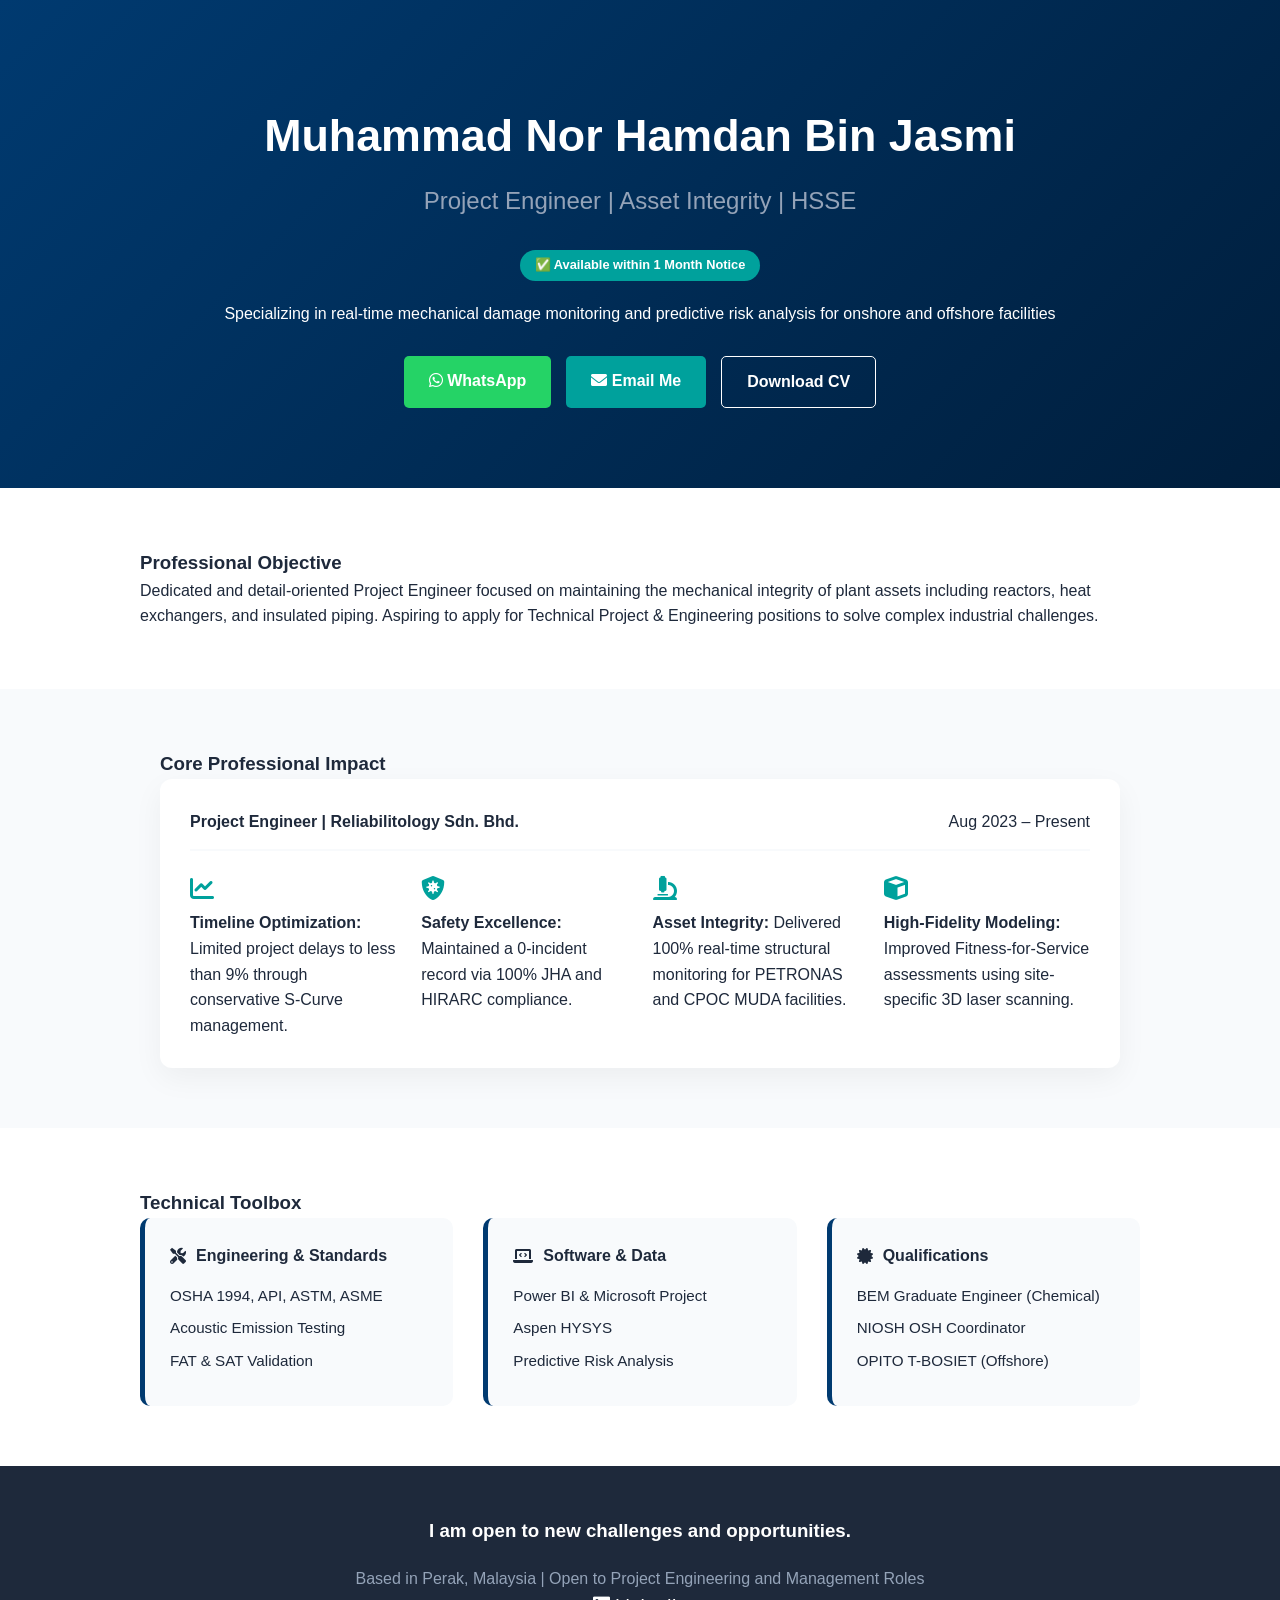
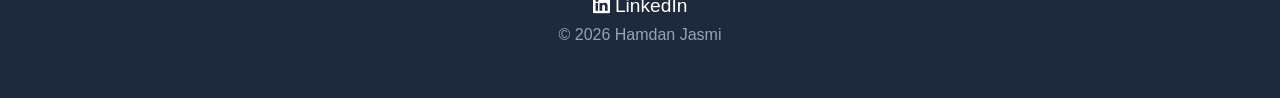
==== index.html @ b0645852 "Add files via upload" ====
<!DOCTYPE html>
<html lang="en">
<head>
    <meta charset="UTF-8">
    <meta name="viewport" content="width=device-width, initial-scale=1.0">
    <title>Hamdan Jasmi | Project Engineer Portfolio</title>
    <link rel="stylesheet" href="style.css">
    <link rel="stylesheet" href="https://cdnjs.cloudflare.com/ajax/libs/font-awesome/6.0.0/css/all.min.css">
</head>
<body>

    <header class="hero">
        <div class="container">
            <h1>Muhammad Nor Hamdan Bin Jasmi</h1>
            <h2>Project Engineer | Asset Integrity | HSSE </h2>
            <div class="availability-badge">✅ Available within 1 Month Notice</div>
            <p>Specializing in real-time mechanical damage monitoring and predictive risk analysis for onshore and offshore facilities</p>
            <div style="height: 30px;"></div>
            <div class="cta-buttons">
                <a href="https://wa.me/60197793775" target="_blank" class="btn btn-whatsapp"><i class="fab fa-whatsapp"></i> WhatsApp</a>
                <a href="mailto:hamdanjasmi@gmail.com" class="btn btn-primary"><i class="fas fa-envelope"></i> Email Me</a>
                <a href="Resume_Hamdan_Jasmi.pdf" download class="btn btn-secondary">Download CV</a>
            </div>
        </div>
    </header>

    <section class="container section-padding">
        <div class="objective-box">
            <h3>Professional Objective</h3>
            <p>Dedicated and detail-oriented Project Engineer focused on maintaining the mechanical integrity of plant assets including reactors, heat exchangers, and insulated piping. Aspiring to apply for Technical Project & Engineering positions to solve complex industrial challenges.</p>
        </div>
    </section>

    <section class="bg-light section-padding">
        <div class="container">
            <h3 class="section-title">Core Professional Impact</h3>
            <div class="experience-card">
                <div class="card-header">
                    <h4>Project Engineer | Reliabilitology Sdn. Bhd.</h4>
                    <span>Aug 2023 – Present</span>
                </div>
                <div class="impact-grid">
                    <div class="impact-item">
                        <i class="fas fa-chart-line"></i>
                        <p><strong>Timeline Optimization:</strong> Limited project delays to less than 9% through conservative S-Curve management.</p>
                    </div>
                    <div class="impact-item">
                        <i class="fas fa-shield-virus"></i>
                        <p><strong>Safety Excellence:</strong> Maintained a 0-incident record via 100% JHA and HIRARC compliance.</p>
                    </div>
                    <div class="impact-item">
                        <i class="fas fa-microscope"></i>
                        <p><strong>Asset Integrity:</strong> Delivered 100% real-time structural monitoring for PETRONAS and CPOC MUDA facilities.</p>
                    </div>
                    <div class="impact-item">
                        <i class="fas fa-cube"></i>
                        <p><strong>High-Fidelity Modeling:</strong> Improved Fitness-for-Service assessments using site-specific 3D laser scanning.</p>
                    </div>
                </div>
            </div>
        </div>
    </section>

    <section class="container section-padding">
        <h3 class="section-title">Technical Toolbox</h3>
        <div class="skills-grid">
            <div class="skill-category">
                <h4><i class="fas fa-tools"></i> Engineering & Standards</h4>
                <ul>
                    <li>OSHA 1994, API, ASTM, ASME</li>
                    <li>Acoustic Emission Testing</li>
                    <li>FAT & SAT Validation</li>
                </ul>
            </div>
            <div class="skill-category">
                <h4><i class="fas fa-laptop-code"></i> Software & Data</h4>
                <ul>
                    <li>Power BI & Microsoft Project</li>
                    <li>Aspen HYSYS</li>
                    <li>Predictive Risk Analysis</li>
                </ul>
            </div>
            <div class="skill-category">
                <h4><i class="fas fa-certificate"></i> Qualifications</h4>
                <ul>
                    <li>BEM Graduate Engineer (Chemical)</li>
                    <li>NIOSH OSH Coordinator</li>
                    <li>OPITO T-BOSIET (Offshore)</li>
                </ul>
            </div>
        </div>
    </section>

    <footer id="contact">
        <div class="container center-text">
            <h3>I am open to new challenges and opportunities.</h3>
            <p>Based in Perak, Malaysia | Open to Project Engineering and Management Roles</p>
            <div class="social-links">
                <a href="https://www.linkedin.com/in/hamdanjasmi/" target="_blank"><i class="fab fa-linkedin"></i> LinkedIn</a>
            </div>
            <p class="copyright">&copy; 2026 Hamdan Jasmi</p>
        </div>
    </footer>

</body>
</html>
---- style.css ----
:root {
    --primary: #003a70; /* Deep Engineering Blue */
    --accent: #00a19c;  /* PETRONAS-style Teal */
    --light: #f8fafc;
    --dark: #1e293b;
    --white: #ffffff;
}

* {
    margin: 0;
    padding: 0;
    box-sizing: border-box;
    font-family: 'Inter', -apple-system, sans-serif;
}

body {
    background-color: var(--white);
    color: var(--dark);
    line-height: 1.6;
}

.container {
    max-width: 1000px;
    margin: 0 auto;
    padding: 0 20px;
}

.section-padding { padding: 60px 0; }
.bg-light { background-color: var(--light); }
.center-text { text-align: center; }

/* Hero Section */
.hero {
    background: linear-gradient(135deg, var(--primary) 0%, #001e3c 100%);
    color: var(--white);
    padding: 100px 0 80px;
    text-align: center;
}

.availability-badge {
    display: inline-block;
    background: var(--accent);
    padding: 5px 15px;
    border-radius: 20px;
    font-size: 0.8rem;
    font-weight: bold;
    margin-bottom: 20px;
}

.hero h1 { font-size: 2.8rem; margin-bottom: 10px; }
.hero h2 { color: #94a3b8; font-weight: 400; margin-bottom: 30px; }

/* Buttons */
.cta-buttons { display: flex; justify-content: center; gap: 15px; flex-wrap: wrap; }
.btn {
    padding: 12px 25px;
    border-radius: 5px;
    text-decoration: none;
    font-weight: 600;
    transition: 0.3s;
}
.btn-primary { background: var(--accent); color: white; }
.btn-secondary { border: 1px solid white; color: white; }
.btn-whatsapp { background: #25d366; color: white; }
.btn:hover { opacity: 0.9; transform: translateY(-2px); }

/* Impact Cards */
.experience-card {
    background: var(--white);
    padding: 30px;
    border-radius: 12px;
    box-shadow: 0 10px 30px rgba(0,0,0,0.05);
}

.card-header {
    display: flex;
    justify-content: space-between;
    border-bottom: 2px solid var(--light);
    padding-bottom: 15px;
    margin-bottom: 25px;
}

.impact-grid {
    display: grid;
    grid-template-columns: repeat(auto-fit, minmax(200px, 1fr));
    gap: 25px;
}

.impact-item i {
    color: var(--accent);
    font-size: 1.5rem;
    margin-bottom: 10px;
}

/* Skills */
.skills-grid {
    display: grid;
    grid-template-columns: repeat(auto-fit, minmax(280px, 1fr));
    gap: 30px;
}

.skill-category {
    background: var(--light);
    padding: 25px;
    border-radius: 10px;
    border-left: 5px solid var(--primary);
}

.skill-category h4 { margin-bottom: 15px; display: flex; align-items: center; gap: 10px; }
.skill-category ul { list-style: none; }
.skill-category li { margin-bottom: 8px; font-size: 0.95rem; }

/* Footer */
footer {
    background: var(--dark);
    color: #94a3b8;
    padding: 50px 0;
}

footer h3 { color: var(--white); margin-bottom: 20px; }
.social-links a { color: var(--white); text-decoration: none; font-size: 1.2rem; }
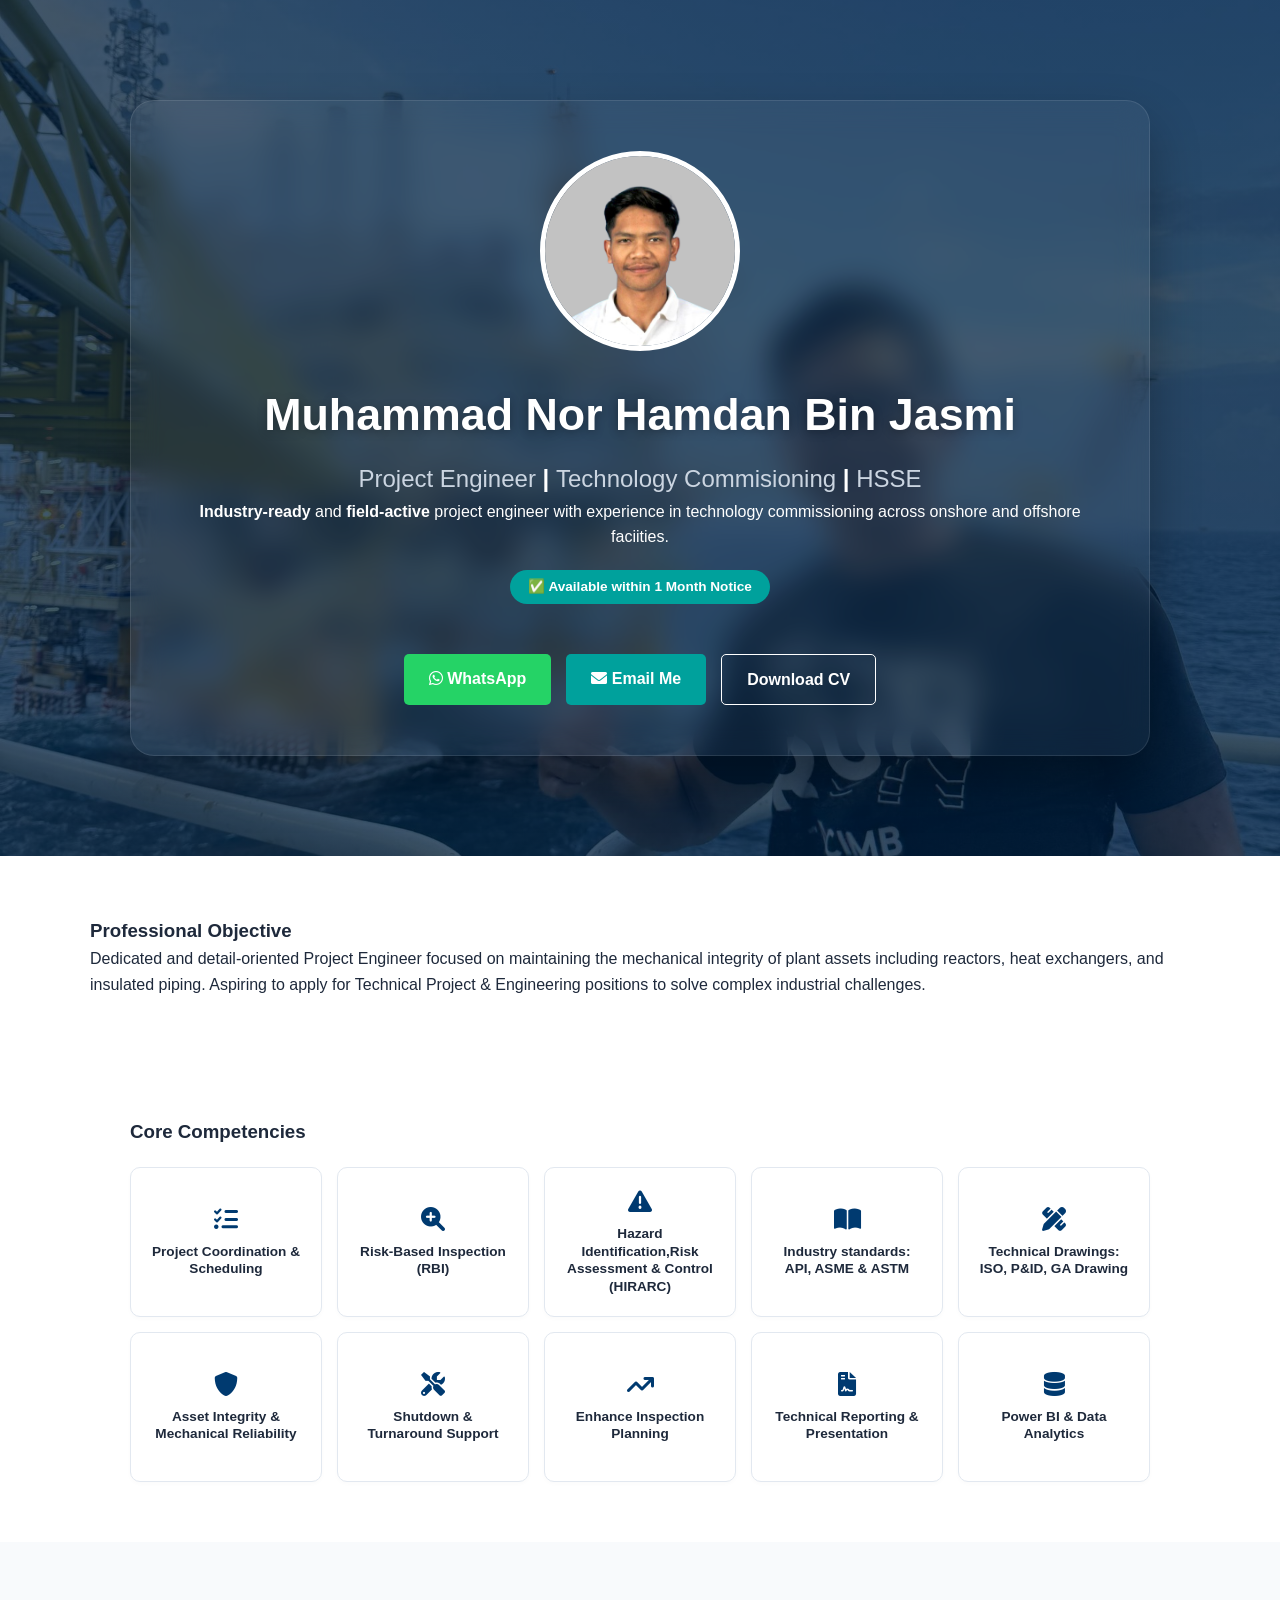
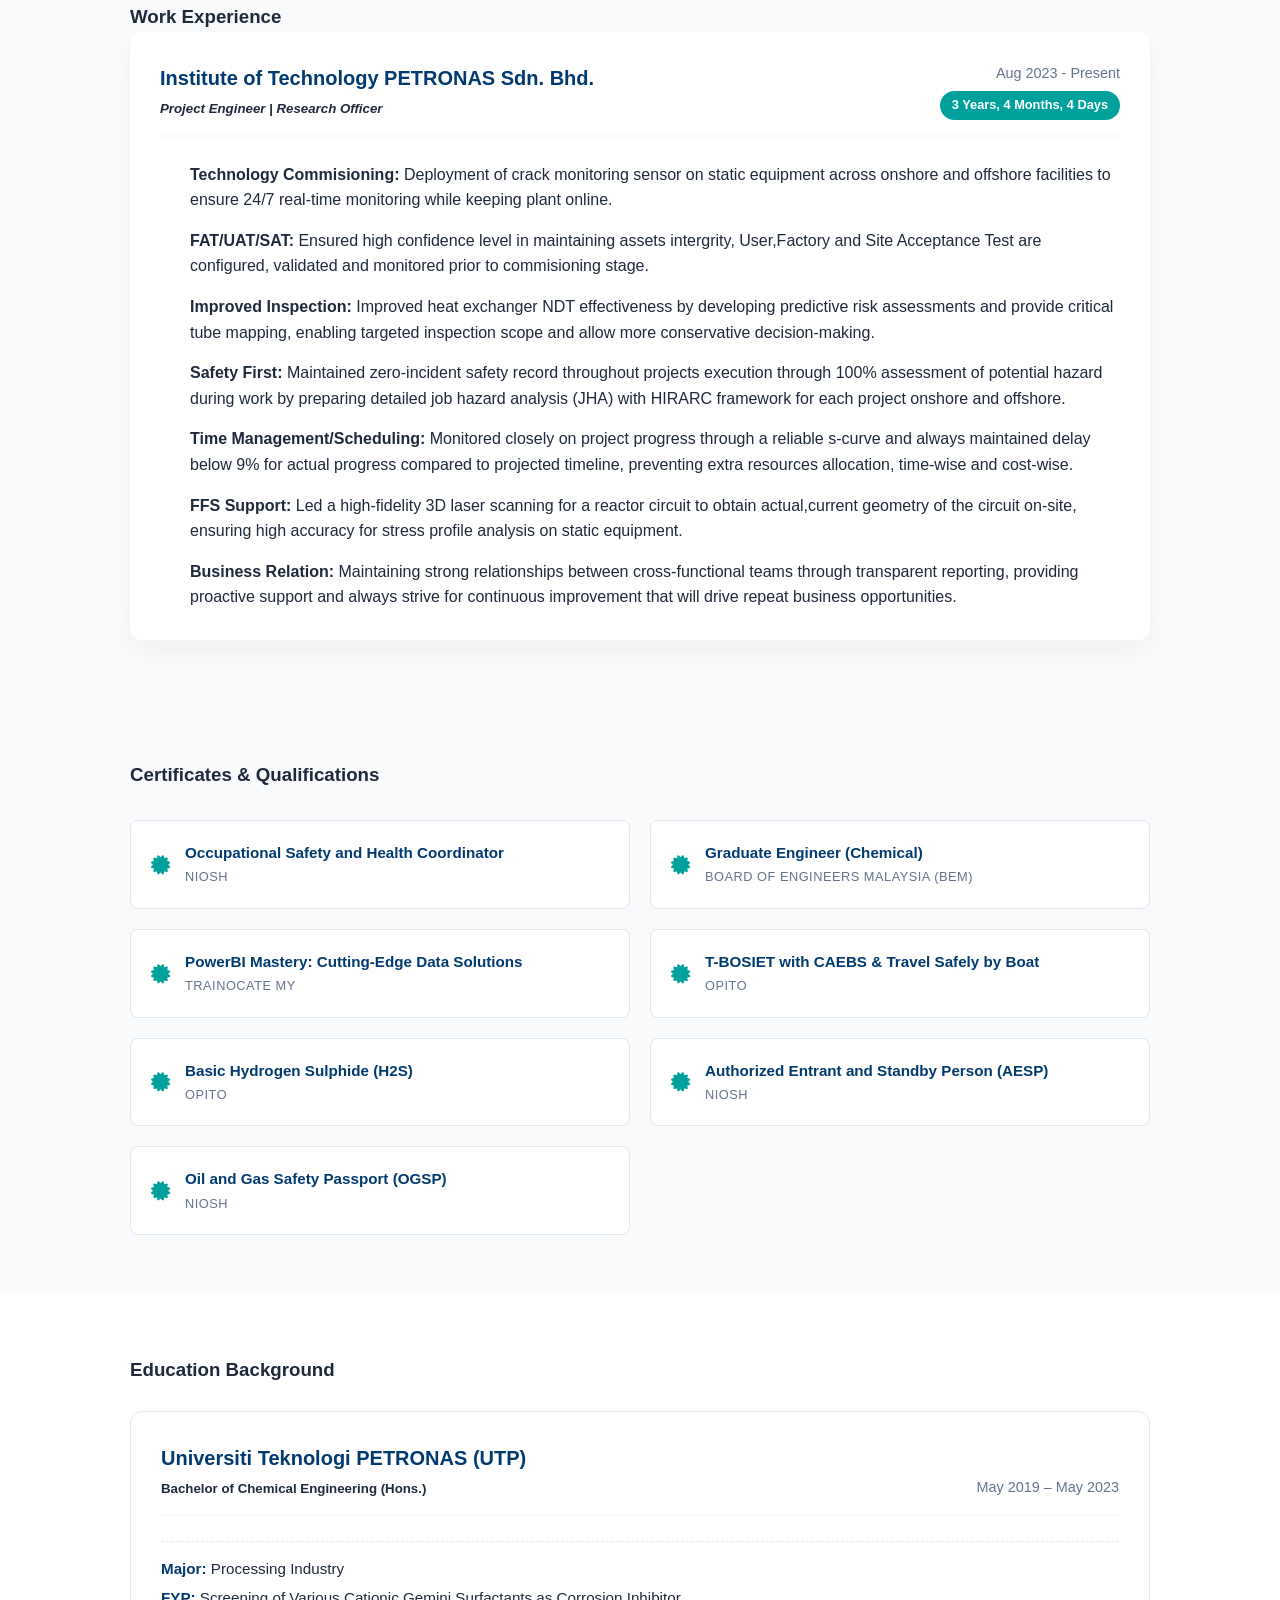
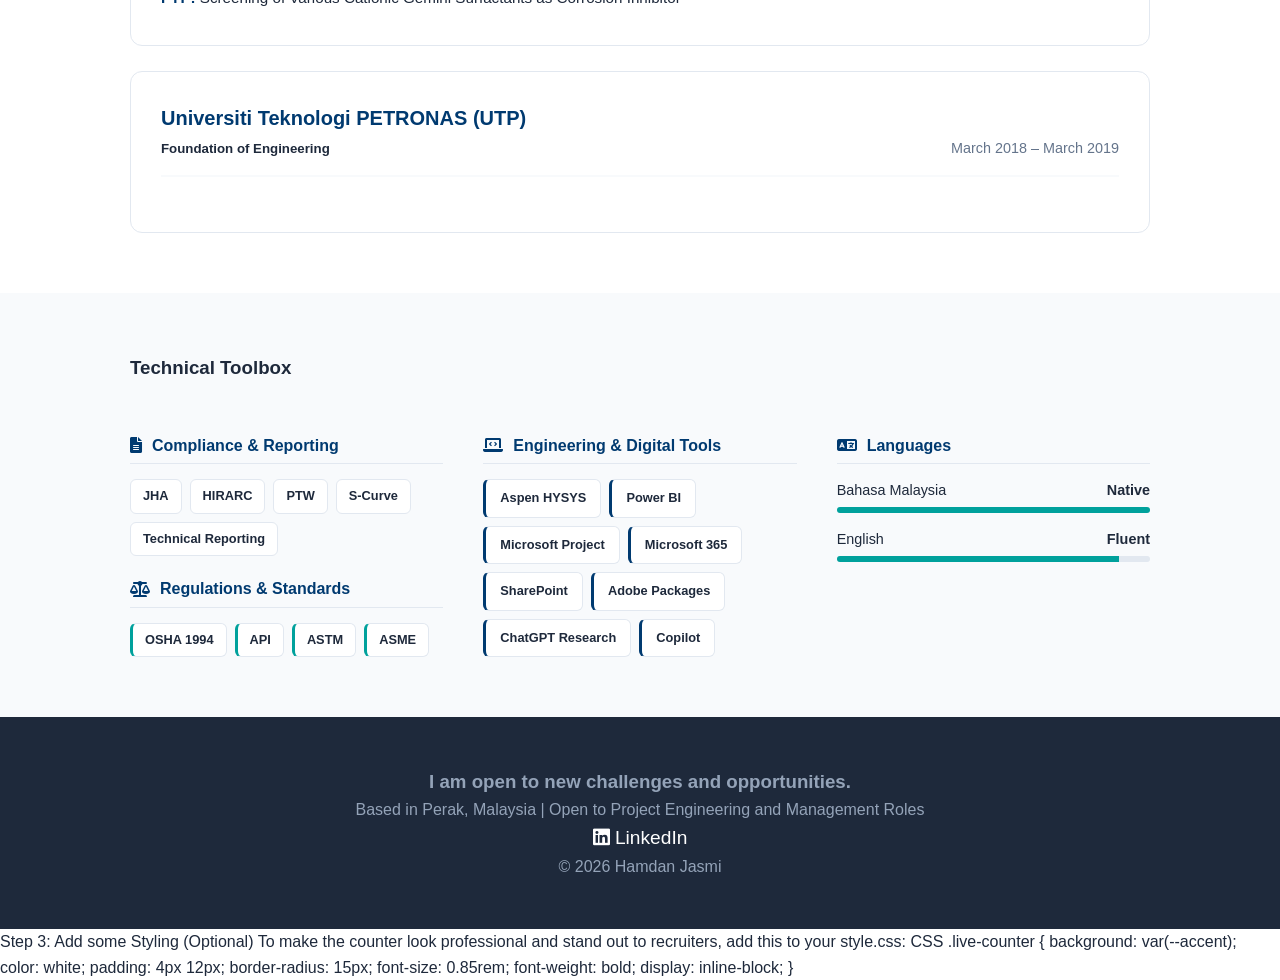
==== commit c13996d5: "Add files via upload" ====
--- a/index.html
+++ b/index.html
@@ -3,24 +3,37 @@
 <head>
     <meta charset="UTF-8">
     <meta name="viewport" content="width=device-width, initial-scale=1.0">
-    <title>Hamdan Jasmi | Project Engineer Portfolio</title>
+    <title>Hamdan Jasmi | Portfolio</title>
     <link rel="stylesheet" href="style.css">
     <link rel="stylesheet" href="https://cdnjs.cloudflare.com/ajax/libs/font-awesome/6.0.0/css/all.min.css">
+    <link rel="icon" href="favicon.ico">
 </head>
+
 <body>
 
     <header class="hero">
         <div class="container">
+            <div class="hero-content-box">
+            <div class="hero-image">
+                <img src="my-photo.png" alt="Muhammad Nor Hamdan bin Jasmi">
+            </div>
             <h1>Muhammad Nor Hamdan Bin Jasmi</h1>
-            <h2>Project Engineer | Asset Integrity | HSSE </h2>
-            <div class="availability-badge">✅ Available within 1 Month Notice</div>
-            <p>Specializing in real-time mechanical damage monitoring and predictive risk analysis for onshore and offshore facilities</p>
+            <h2>
+                <span class="job-title">Project Engineer</span> | 
+                <span class="job-title">Technology Commisioning</span> | 
+                <span class="job-title">HSSE</span>
+            </h2>
+            <p><b>Industry-ready</b> and <b>field-active</b> project engineer with experience in technology commissioning across onshore and offshore faciities.</p>
+            <div class="availability-badge">✅ Available within 1 Month Notice
+                <span id="hover-date" class="tooltip-text"></span>
+            </div>
             <div style="height: 30px;"></div>
             <div class="cta-buttons">
                 <a href="https://wa.me/60197793775" target="_blank" class="btn btn-whatsapp"><i class="fab fa-whatsapp"></i> WhatsApp</a>
                 <a href="mailto:hamdanjasmi@gmail.com" class="btn btn-primary"><i class="fas fa-envelope"></i> Email Me</a>
                 <a href="Resume_Hamdan_Jasmi.pdf" download class="btn btn-secondary">Download CV</a>
             </div>
+            </div>
         </div>
     </header>
 
@@ -30,77 +43,328 @@
             <p>Dedicated and detail-oriented Project Engineer focused on maintaining the mechanical integrity of plant assets including reactors, heat exchangers, and insulated piping. Aspiring to apply for Technical Project & Engineering positions to solve complex industrial challenges.</p>
         </div>
     </section>
+<section class="section-padding">
+    <div class="container">
+<h3 class="section-title">Core Competencies</h3>
+    <div class="competencies-grid">
+        <div class="comp-box">
+            <i class="fas fa-tasks"></i>
+            <span>Project Coordination & Scheduling</span>
+        </div>
+        <div class="comp-box">
+            <i class="fas fa-search-plus"></i>
+            <span>Risk-Based Inspection (RBI)</span>
+        </div>
+        <div class="comp-box">
+            <i class="fas fa-triangle-exclamation"></i>
+            <span>Hazard Identification,Risk Assessment & Control (HIRARC)</span>
+        </div>
+        <div class="comp-box">
+            <i class="fas fa-book-open"></i>
+            <span>Industry standards:
+                API, ASME & ASTM</span>
+        </div>
+        <div class="comp-box">
+            <i class="fas fa-pen-ruler"></i>
+            <span>Technical Drawings:
+                ISO, P&ID, GA Drawing
+            </span>
+        </div>
+        <div class="comp-box">
+            <i class="fas fa-shield-alt"></i>
+            <span>Asset Integrity & Mechanical Reliability</span>
+        </div>
+        <div class="comp-box">
+            <i class="fas fa-tools"></i>
+            <span>Shutdown & Turnaround Support</span>
+        </div>
+        <div class="comp-box">
+            <i class="fas fa-arrow-trend-up"></i>
+            <span>Enhance Inspection Planning</span>
+        </div>
+        <div class="comp-box">
+            <i class="fas fa-file-contract"></i>
+            <span>Technical Reporting & Presentation</span>
+        </div>
+        <div class="comp-box">
+            <i class="fas fa-database"></i>
+            <span>Power BI & Data Analytics</span>
+        </div>
+    </div>
+</div>
+</section>
 
     <section class="bg-light section-padding">
         <div class="container">
-            <h3 class="section-title">Core Professional Impact</h3>
+            <h3 class="section-title">Work Experience</h3>
             <div class="experience-card">
                 <div class="card-header">
-                    <h4>Project Engineer | Reliabilitology Sdn. Bhd.</h4>
-                    <span>Aug 2023 – Present</span>
-                </div>
+                    <div class="header-titles">
+                        <h4 class="company-name">Institute of Technology PETRONAS Sdn. Bhd.</h4>
+                        <h5 class="job-position"><i>Project Engineer | Research Officer</i></h5>
+                    </div>
+                    
+                    <div class="header-meta">
+                        <span class="date">Aug 2023 - Present</span>
+                        <span id="experience-duration" class="live-counter">Calculating duration...</span>
+                    </div>
+                </div>
+
                 <div class="impact-grid">
                     <div class="impact-item">
-                        <i class="fas fa-chart-line"></i>
-                        <p><strong>Timeline Optimization:</strong> Limited project delays to less than 9% through conservative S-Curve management.</p>
-                    </div>
-                    <div class="impact-item">
-                        <i class="fas fa-shield-virus"></i>
-                        <p><strong>Safety Excellence:</strong> Maintained a 0-incident record via 100% JHA and HIRARC compliance.</p>
-                    </div>
-                    <div class="impact-item">
-                        <i class="fas fa-microscope"></i>
-                        <p><strong>Asset Integrity:</strong> Delivered 100% real-time structural monitoring for PETRONAS and CPOC MUDA facilities.</p>
-                    </div>
-                    <div class="impact-item">
-                        <i class="fas fa-cube"></i>
-                        <p><strong>High-Fidelity Modeling:</strong> Improved Fitness-for-Service assessments using site-specific 3D laser scanning.</p>
+                        <i class="fas fa-circle-small"></i>
+                        <p><strong>Technology Commisioning:</strong> Deployment of crack monitoring sensor on static equipment across onshore and offshore facilities to ensure 24/7 real-time monitoring while keeping plant online.</p>
+                    </div>
+                    
+                    <div class="impact-item">
+                        <i class="fas fa-circle-small"></i>
+                        <p><strong>FAT/UAT/SAT:</strong> Ensured high confidence level in maintaining assets intergrity, User,Factory and Site Acceptance Test are configured, validated and monitored prior to commisioning stage.</p>
+                    </div>
+
+                    <div class="impact-item">
+                        <i class="fas fa-circle-small"></i>
+                        <p><strong>Improved Inspection:</strong> Improved heat exchanger NDT effectiveness by developing predictive risk assessments and provide critical tube mapping, enabling targeted inspection scope and allow more conservative decision-making.</p>
+                    </div>
+
+                    <div class="impact-item">
+                        <i class="fas fa-circle-small"></i>
+                        <p><strong>Safety First:</strong> Maintained zero-incident safety record throughout projects execution through 100% assessment of potential hazard during work by preparing detailed job hazard analysis (JHA) with HIRARC framework for each project onshore and offshore.</p>
+                    </div>
+                    
+                    <div class="impact-item">
+                        <i class="fas fa-circle-small"></i>
+                        <p><strong>Time Management/Scheduling:</strong> Monitored closely on project progress through a reliable s-curve and always maintained delay below 9% for actual progress compared to projected timeline, preventing extra resources allocation, time-wise and cost-wise.</p>
+                    </div>
+
+                    <div class="impact-item">
+                        <i class="fas fa-circle-small"></i>
+                        <p><strong>FFS Support:</strong> Led a high-fidelity 3D laser scanning for a reactor circuit to obtain actual,current geometry of the circuit on-site, ensuring high accuracy for stress profile analysis on static equipment.</p>
+                    </div>
+
+                    <div class="impact-item">
+                        <i class="fas fa-circle-small"></i>
+                        <p><strong>Business Relation:</strong> Maintaining strong relationships between cross-functional teams through transparent reporting, providing proactive support and always strive for continuous improvement that will drive repeat business opportunities.</p>
                     </div>
                 </div>
             </div>
         </div>
     </section>
 
-    <section class="container section-padding">
+    <section class="section-padding bg-light">
+    <div class="container">
+        <h3 class="section-title">Certificates & Qualifications</h3>
+        <div class="cert-grid">
+            <div class="cert-item">
+                <i class="fas fa-certificate"></i>
+                <div class="cert-info">
+                    <p class="cert-name">Occupational Safety and Health Coordinator</p>
+                    <p class="cert-issuer">NIOSH</p>
+                </div>
+            </div>
+            <div class="cert-item">
+                <i class="fas fa-certificate"></i>
+                <div class="cert-info">
+                    <p class="cert-name">Graduate Engineer (Chemical)</p>
+                    <p class="cert-issuer">Board of Engineers Malaysia (BEM)</p>
+                </div>
+            </div>
+            <div class="cert-item">
+                <i class="fas fa-certificate"></i>
+                <div class="cert-info">
+                    <p class="cert-name">PowerBI Mastery: Cutting-Edge Data Solutions</p>
+                    <p class="cert-issuer">Trainocate MY</p>
+                </div>
+            </div>
+            <div class="cert-item">
+                <i class="fas fa-certificate"></i>
+                <div class="cert-info">
+                    <p class="cert-name">T-BOSIET with CAEBS & Travel Safely by Boat</p>
+                    <p class="cert-issuer">OPITO</p>
+                </div>
+            </div>
+            <div class="cert-item">
+                <i class="fas fa-certificate"></i>
+                <div class="cert-info">
+                    <p class="cert-name">Basic Hydrogen Sulphide (H2S)</p>
+                    <p class="cert-issuer">OPITO</p>
+                </div>
+            </div>
+            <div class="cert-item">
+                <i class="fas fa-certificate"></i>
+                <div class="cert-info">
+                    <p class="cert-name">Authorized Entrant and Standby Person (AESP)</p>
+                    <p class="cert-issuer">NIOSH</p>
+                </div>
+            </div>
+            <div class="cert-item">
+                <i class="fas fa-certificate"></i>
+                <div class="cert-info">
+                    <p class="cert-name">Oil and Gas Safety Passport (OGSP)</p>
+                    <p class="cert-issuer">NIOSH</p>
+                </div>
+            </div>
+        </div>
+    </div>
+    </section>
+    
+    <section class="section-padding">
+    <div class="container">
+        <h3 class="section-title">Education Background</h3>
+        <br>
+        <div class="education-container">
+            
+            <div class="education-card">
+                <div class="card-header">
+                    <div class="header-titles">
+                        <h4 class="company-name">Universiti Teknologi PETRONAS (UTP)</h4>
+                        <h5 class="job-position">Bachelor of Chemical Engineering (Hons.)</h5>
+                    </div>
+                    <div class="header-meta">
+                        <span class="date">May 2019 – May 2023</span>
+                    </div>
+                </div>
+                <div class="edu-details">
+                    <p><strong>Major:</strong> Processing Industry</p>
+                    <p><strong>FYP:</strong> Screening of Various Cationic Gemini Surfactants as Corrosion Inhibitor</p>
+                </div>
+            </div>
+
+            <div class="education-card">
+                <div class="card-header">
+                    <div class="header-titles">
+                        <h4 class="company-name">Universiti Teknologi PETRONAS (UTP)</h4>
+                        <h5 class="job-position">Foundation of Engineering</h5>
+                    </div>
+                    <div class="header-meta">
+                        <span class="date">March 2018 – March 2019</span>
+                    </div>
+                </div>
+            </div>
+
+        </div>
+    </div>
+    </section>
+
+   <section class="section-padding bg-light">
+    <div class="container">
         <h3 class="section-title">Technical Toolbox</h3>
-        <div class="skills-grid">
-            <div class="skill-category">
-                <h4><i class="fas fa-tools"></i> Engineering & Standards</h4>
-                <ul>
-                    <li>OSHA 1994, API, ASTM, ASME</li>
-                    <li>Acoustic Emission Testing</li>
-                    <li>FAT & SAT Validation</li>
-                </ul>
-            </div>
-            <div class="skill-category">
-                <h4><i class="fas fa-laptop-code"></i> Software & Data</h4>
-                <ul>
-                    <li>Power BI & Microsoft Project</li>
-                    <li>Aspen HYSYS</li>
-                    <li>Predictive Risk Analysis</li>
-                </ul>
-            </div>
-            <div class="skill-category">
-                <h4><i class="fas fa-certificate"></i> Qualifications</h4>
-                <ul>
-                    <li>BEM Graduate Engineer (Chemical)</li>
-                    <li>NIOSH OSH Coordinator</li>
-                    <li>OPITO T-BOSIET (Offshore)</li>
-                </ul>
-            </div>
-        </div>
-    </section>
-
+        <div class="toolbox-grid">
+            
+            <div class="toolbox-column">
+                <h4 class="toolbox-sub-title"><i class="fas fa-file-alt"></i> Compliance & Reporting</h4>
+                <div class="skill-tags">
+                    <span>JHA</span> <span>HIRARC</span> <span>PTW</span> 
+                    <span>S-Curve</span> <span>Technical Reporting</span>
+                </div>
+                <h4 class="toolbox-sub-title"><i class="fas fa-balance-scale"></i> Regulations & Standards</h4>
+                <div class="skill-tags">
+                    <span class="standard-tag">OSHA 1994</span> 
+                    <span class="standard-tag">API</span> 
+                    <span class="standard-tag">ASTM</span> 
+                    <span class="standard-tag">ASME</span>
+                </div>
+            </div>
+
+            <div class="toolbox-column">
+                <h4 class="toolbox-sub-title"><i class="fas fa-laptop-code"></i> Engineering & Digital Tools</h4>
+                <div class="skill-tags">
+                    <span class="software-tag">Aspen HYSYS</span>
+                    <span class="software-tag">Power BI</span>
+                    <span class="software-tag">Microsoft Project</span>
+                    <span class="software-tag">Microsoft 365</span>
+                    <span class="software-tag">SharePoint</span>
+                    <span class="software-tag">Adobe Packages</span>
+                    <span class="software-tag">ChatGPT Research</span>
+                    <span class="software-tag">Copilot</span>
+                </div>
+            </div>
+
+            <div class="toolbox-column">
+                <h4 class="toolbox-sub-title"><i class="fas fa-language"></i> Languages</h4>
+                <div class="language-section">
+                    <div class="lang-item">
+                        <div class="lang-info"><span>Bahasa Malaysia</span> <strong>Native</strong></div>
+                        <div class="lang-bar"><div class="lang-fill" style="width: 100%;"></div></div>
+                    </div>
+                    <div class="lang-item">
+                        <div class="lang-info"><span>English</span> <strong>Fluent</strong></div>
+                        <div class="lang-bar"><div class="lang-fill" style="width: 90%;"></div></div>
+                    </div>
+                </div>
+            </div>
+
+        </div>
+    </div>
+</section>
     <footer id="contact">
         <div class="container center-text">
             <h3>I am open to new challenges and opportunities.</h3>
             <p>Based in Perak, Malaysia | Open to Project Engineering and Management Roles</p>
-            <div class="social-links">
+            <div class="linkedin">
                 <a href="https://www.linkedin.com/in/hamdanjasmi/" target="_blank"><i class="fab fa-linkedin"></i> LinkedIn</a>
             </div>
             <p class="copyright">&copy; 2026 Hamdan Jasmi</p>
         </div>
     </footer>
 
+
+
+
+<script>
+    function updateExperience() {
+        const startDate = new Date('2023-08-01'); // Your start date 
+        const now = new Date();
+        
+        let years = now.getFullYear() - startDate.getFullYear();
+        let months = now.getMonth() - startDate.getMonth();
+        let days = now.getDate() - startDate.getDate();
+
+        // Adjust for negative days
+        if (days < 0) {
+            months -= 1;
+            const previousMonth = new Date(now.getFullYear(), now.getMonth(), 0);
+            days += previousMonth.getDate();
+        }
+
+        // Adjust for negative months
+        if (months < 0) {
+            years -= 1;
+            months += 12;
+        }
+
+        const display = document.getElementById('experience-duration');
+        display.innerHTML = `${years} Years, ${months} Months, ${days} Days`;
+    }
+
+    // Run the function immediately when the page loads
+    updateExperience();
+
+// Calculate date 1 month from now
+const today = new Date();
+const availabilityDate = new Date();
+availabilityDate.setMonth(today.getMonth() + 1);
+
+// Format the date (e.g., "May 14, 2026")
+const options = { year: 'numeric', month: 'long', day: 'numeric' };
+const formattedDate = availabilityDate.toLocaleDateString(undefined, options);
+
+// Inject into the HTML
+document.getElementById('hover-date').innerText = `Earliest start: ${formattedDate}`;
+
+
+</script>
+Step 3: Add some Styling (Optional)
+To make the counter look professional and stand out to recruiters, add this to your style.css:
+
+CSS
+.live-counter {
+    background: var(--accent);
+    color: white;
+    padding: 4px 12px;
+    border-radius: 15px;
+    font-size: 0.85rem;
+    font-weight: bold;
+    display: inline-block;
+}
 </body>
 </html>
--- a/style.css
+++ b/style.css
@@ -20,37 +20,436 @@
 }
 
 .container {
-    max-width: 1000px;
+    max-width: 1100px;
     margin: 0 auto;
-    padding: 0 20px;
-}
-
+    padding: 0 40px;
+}
 .section-padding { padding: 60px 0; }
 .bg-light { background-color: var(--light); }
 .center-text { text-align: center; }
 
-/* Hero Section */
+/* --- HERO SECTION --- */
 .hero {
-    background: linear-gradient(135deg, var(--primary) 0%, #001e3c 100%);
+    /* Replace 'hero-bg.jpg' with your high-res image path */
+    background: linear-gradient(rgba(0, 30, 60, 0.75), rgba(0, 30, 60, 0.75)), 
+                url('cpoc-muda-photo.jpeg');
+    background-size: cover;
+    background-position: center;
+    background-repeat: no-repeat;
     color: var(--white);
-    padding: 100px 0 80px;
+    padding: 100px 0;
+    min-height: 80vh;
+    display: block;
+    width:100%;
+    align-items: center;
     text-align: center;
 }
 
+/* Glassmorphism Effect */
+.hero-content-box {
+    background: rgba(255, 255, 255, 0.05);
+    backdrop-filter: blur(15px);
+    -webkit-backdrop-filter: blur(15px);
+    padding: 50px;
+    border-radius: 24px;
+    border: 1px solid rgba(255, 255, 255, 0.1);
+    box-shadow: 0 25px 50px rgba(0, 0, 0, 0.3);
+}
+
+.hero-image img {
+    width: 200px;
+    height: 200px;
+    border-radius: 50%;
+    object-fit: cover;
+    border: 5px solid #ffffff;
+    margin-bottom: 20px;
+    transition: transform 0.5s ease;
+}
+
+.hero-image img:hover { transform: scale(1.05); }
+
+.hero h1 { 
+    font-size: 2.8rem; 
+    margin-bottom: 10px;
+    text-shadow: 0 2px 10px rgba(0,0,0,0.3);
+}
+
+.job-title { 
+    color: #cbd5e1; 
+    font-weight: 400; 
+    transition: all 0.4s ease; 
+}
+
+.job-title:hover {
+    color: var(--white);
+    text-shadow: 0 0 15px rgba(0, 161, 156, 0.6);
+}
+
+/* Competencies Grid Layout */
+.competencies-grid {
+    display: grid;
+    grid-template-columns: repeat(auto-fit, minmax(180px, 1fr));
+    gap: 15px;
+    margin-top: 20px;
+    align-items: center;
+}
+
+/* Individual Competency Boxes */
+.comp-box {
+    height:150px;
+    max-width:200px;
+    background: var(--white);
+    border: 1px solid #e2e8f0;
+    padding: 20px;
+    border-radius: 10px;
+    text-align: center;
+    display: flex;
+    flex-direction: column;
+    align-items: center;
+    justify-content: center;
+    gap: 12px;
+    transition: all 0.3s cubic-bezier(0.25, 0.8, 0.25, 1);
+    box-shadow: 0 2px 5px rgba(0,0,0,0.02);
+}
+
+/* The Enlarge Effect on Hover */
+.comp-box:hover {
+    transform: translateY(-5px) scale(1.05);
+    border-color: var(--accent);
+    box-shadow: 0 10px 20px rgba(0, 161, 156, 0.1);
+    background: var(--light);
+}
+
+/* Icon and Text Styling */
+.comp-box i {
+    font-size: 1.5rem;
+    color: var(--primary);
+    transition: color 0.3s ease;
+}
+
+.comp-box:hover i {
+    color: var(--accent);
+}
+
+.comp-box span {
+    font-size: 0.85rem;
+    font-weight: 600;
+    color: var(--dark);
+    line-height: 1.3;
+}
+
+/* Mobile Adjustment */
+@media (max-width: 480px) {
+    .competencies-grid {
+        display:grid;
+        gap:20px;
+        padding:20px 0;
+        justify-content:center;
+        grid-template-columns: repeat(2, 1fr); /* 2 columns on small phones */
+    }
+}
+
+/* --- WORK EXPERIENCE --- */
+.experience-card {
+    background: var(--white);
+    padding: 30px;
+    border-radius: 12px;
+    box-shadow: 0 10px 30px rgba(0,0,0,0.05);
+}
+
+.card-header {
+    display: flex;
+    justify-content: space-between;
+    align-items: flex-end; /* Aligns date/duration to the bottom of the title row */
+    border-bottom: 2px solid var(--light);
+    padding-bottom: 15px;
+    margin-bottom: 25px;
+}
+
+.header-titles {
+    display: flex;
+    flex-direction: column;
+    gap: 4px;
+}
+
+.company-name {
+    font-size: 1.25rem;
+    color: var(--primary);
+    font-weight: 700;
+}
+
+.header-meta {
+    display: flex;
+    flex-direction: column;
+    align-items: flex-end; /* Right-aligns date and badge */
+    gap: 6px;
+    text-align: right;
+    cursor:default;
+}
+
+.date {
+    font-size: 0.9rem;
+    color: #64748b;
+}
+
+.live-counter {
+    background: var(--accent);
+    color: white;
+    padding: 4px 12px;
+    border-radius: 15px;
+    font-size: 0.8rem;
+    font-weight: bold;
+}
+
+/* Compact Bullet Points */
+.impact-grid {
+    display: flex;
+    flex-direction: column;
+    gap: 15px;
+}
+
+.impact-item {
+    display: flex;
+    align-items: flex-start;
+    gap: 15px;
+}
+
+.impact-item i {
+    color: var(--accent);
+    font-size: 0.6rem;
+    margin-top: 8px;
+    min-width: 15px;
+}
+
+/* Certification Section Styling */
+.cert-grid {
+    display: grid;
+    grid-template-columns: repeat(auto-fit, minmax(400px, 1fr));
+    gap: 20px;
+    margin-top: 30px;
+}
+
+.cert-item {
+    background: var(--white);
+    padding: 20px;
+    border-radius: 8px;
+    display: flex;
+    align-items: center;
+    gap: 15px;
+    border: 1px solid #e2e8f0;
+    transition: transform 0.2s ease, border-color 0.2s ease;
+}
+
+.cert-item:hover {
+    transform: translateX(5px);
+    border-color: var(--accent);
+}
+
+.cert-item i {
+    color: var(--accent);
+    font-size: 1.2rem;
+}
+
+.cert-name {
+    font-weight: 600;
+    font-size: 0.95rem;
+    color: var(--primary);
+    margin-bottom: 2px;
+}
+
+.cert-issuer {
+    font-size: 0.8rem;
+    color: #64748b;
+    text-transform: uppercase;
+    letter-spacing: 0.5px;
+}
+
+/* Mobile Responsive adjustment */
+@media (max-width: 600px) {
+    .cert-grid {
+        grid-template-columns: 1fr;
+    }
+}
+
+/* Education Section Styling */
+.education-container {
+    display: flex;
+    flex-direction: column;
+    gap: 25px; /* Space between the two education cards */
+}
+
+.education-card {
+    background: var(--white);
+    padding: 30px;
+    border-radius: 12px;
+    border: 1px solid #e2e8f0;
+    transition: box-shadow 0.3s ease;
+}
+
+.education-card:hover {
+    box-shadow: 0 5px 15px rgba(0, 0, 0, 0.05);
+}
+
+.edu-details {
+    margin-top: 15px;
+    padding-top: 15px;
+    border-top: 1px dashed #e2e8f0;
+}
+
+.edu-details p {
+    font-size: 0.95rem;
+    margin-bottom: 5px;
+    color: var(--dark);
+}
+
+.edu-details strong {
+    color: var(--primary);
+}
+
+/* --- TOOLBOX --- */
+/* Toolbox Grid */
+.toolbox-grid {
+    display: grid;
+    grid-template-columns: repeat(auto-fit, minmax(300px, 1fr));
+    gap: 40px;
+    margin-top: 30px;
+}
+
+.toolbox-sub-title {
+    font-size: 1rem;
+    color: var(--primary);
+    margin: 20px 0 15px;
+    display: flex;
+    align-items: center;
+    gap: 10px;
+    border-bottom: 1px solid #e2e8f0;
+    padding-bottom: 5px;
+}
+
+/* Tag Cloud Style */
+.skill-tags {
+    display: flex;
+    flex-wrap: wrap;
+    gap: 8px;
+}
+
+.skill-tags span {
+    background: var(--white);
+    padding: 6px 12px;
+    border-radius: 6px;
+    font-size: 0.8rem;
+    font-weight: 600;
+    border: 1px solid #e2e8f0;
+    color: var(--dark);
+    transition: all 0.3s ease;
+}
+
+.skill-tags span.standard-tag {
+    border-left: 3px solid var(--accent);
+}
+
+.skill-tags span:hover {
+    border-color: var(--accent);
+    color: var(--accent);
+    transform: translateY(-2px);
+}
+
+/* Software Dot Meter */
+/* Specific Software Tag Style */
+.skill-tags span.software-tag {
+    border-left: 3px solid var(--primary); /* Deep Blue to distinguish from Teal standards */
+    background: var(--white);
+    display: inline-block;
+    padding: 8px 14px;
+    cursor: default;
+}
+
+/* Unified Hover Effect for all toolbox tags */
+.skill-tags span:hover {
+    transform: translateY(-3px) scale(1.08); /* Slight enlarge effect */
+    border-color: var(--accent);
+    color: var(--accent);
+    background: #ffffff;
+    box-shadow: 0 4px 12px rgba(0, 161, 156, 0.15); /* Soft teal glow */
+    z-index: 10;
+}
+
+.software-list {
+    display: flex;
+    flex-direction: column;
+    gap: 10px;
+}
+
+.soft-item {
+    display: flex;
+    justify-content: space-between;
+    font-size: 0.9rem;
+    color: var(--dark);
+}
+
+.dot-meter {
+    color: var(--accent);
+    letter-spacing: 2px;
+}
+
+/* Language Progress Bars */
+.lang-item {
+    margin-bottom: 15px;
+}
+
+.lang-info {
+    display: flex;
+    justify-content: space-between;
+    font-size: 0.9rem;
+    margin-bottom: 5px;
+}
+
+.lang-bar {
+    height: 6px;
+    background: #e2e8f0;
+    border-radius: 10px;
+    overflow: hidden;
+}
+
+.lang-fill {
+    height: 100%;
+    background: var(--accent);
+}
+
+/* --- BUTTONS & BADGES --- */
 .availability-badge {
+    position: relative;
     display: inline-block;
     background: var(--accent);
-    padding: 5px 15px;
+    padding: 6px 18px;
     border-radius: 20px;
-    font-size: 0.8rem;
+    font-size: 0.85rem;
     font-weight: bold;
-    margin-bottom: 20px;
-}
-
-.hero h1 { font-size: 2.8rem; margin-bottom: 10px; }
-.hero h2 { color: #94a3b8; font-weight: 400; margin-bottom: 30px; }
-
-/* Buttons */
+    margin: 20px 0;
+}
+
+.tooltip-text {
+    visibility: hidden;
+    width: 180px;
+    background-color: var(--dark);
+    color: #fff;
+    text-align: center;
+    border-radius: 6px;
+    padding: 8px;
+    position: absolute;
+    z-index: 1;
+    bottom: 125%;
+    left: 50%;
+    margin-left: -90px;
+    opacity: 0;
+    transition: opacity 0.3s;
+}
+
+.availability-badge:hover .tooltip-text {
+    visibility: visible;
+    opacity: 1;
+}
+
 .cta-buttons { display: flex; justify-content: center; gap: 15px; flex-wrap: wrap; }
 .btn {
     padding: 12px 25px;
@@ -62,9 +461,109 @@
 .btn-primary { background: var(--accent); color: white; }
 .btn-secondary { border: 1px solid white; color: white; }
 .btn-whatsapp { background: #25d366; color: white; }
-.btn:hover { opacity: 0.9; transform: translateY(-2px); }
-
-/* Impact Cards */
+.btn:hover { opacity: 0.8; transform: translateY(-2px); }
+
+/* --- FOOTER --- */
+footer {
+    background: var(--dark);
+    color: #94a3b8;
+    padding: 50px 0;
+}
+
+.linkedin a { color: var(--white); text-decoration: none; font-size: 1.2rem; }
+
+
+
+/*OLD CSS
+
+:root {
+    --primary: #003a70; /* Deep Engineering Blue 
+    --accent: #00a19c;  /* PETRONAS-style Teal 
+    --light: #f8fafc;
+    --dark: #1e293b;
+    --white: #ffffff;
+}
+
+* {
+    margin: 0;
+    padding: 0;
+    box-sizing: border-box;
+    font-family: 'Inter', -apple-system, sans-serif;
+}
+
+body {
+    background-color: var(--white);
+    color: var(--dark);
+    line-height: 1.6;
+}
+
+.container {
+    max-width: 1000px;
+    margin: 0 auto;
+    padding: 0 20px;
+}
+
+.section-padding { padding: 60px 0; }
+.bg-light { background-color: var(--light); }
+.center-text { text-align: center; }
+
+/* --- HERO SECTION --- 
+.hero {
+    /* Replace 'hero-bg.jpg' with your high-res image path 
+    background: linear-gradient(rgba(0, 30, 60, 0.75), rgba(0, 30, 60, 0.75)), 
+                url('hero-bg.jpg');
+    background-size: cover;
+    background-position: center;
+    background-repeat: no-repeat;
+    color: var(--white);
+    padding: 100px 0;
+    min-height: 80vh;
+    display: flex;
+    align-items: center;
+    text-align: center;
+}
+
+/* Glassmorphism Effect 
+.hero-content-box {
+    background: rgba(255, 255, 255, 0.05);
+    backdrop-filter: blur(15px);
+    -webkit-backdrop-filter: blur(15px);
+    padding: 50px;
+    border-radius: 24px;
+    border: 1px solid rgba(255, 255, 255, 0.1);
+    box-shadow: 0 25px 50px rgba(0, 0, 0, 0.3);
+}
+
+.hero-image img {
+    width: 200px;
+    height: 200px;
+    border-radius: 50%;
+    object-fit: cover;
+    border: 5px solid #ffffff;
+    margin-bottom: 20px;
+    transition: transform 0.5s ease;
+}
+
+.hero-image img:hover { transform: scale(1.05); }
+
+.hero h1 { 
+    font-size: 2.8rem; 
+    margin-bottom: 10px;
+    text-shadow: 0 2px 10px rgba(0,0,0,0.3);
+}
+
+.job-title { 
+    color: #cbd5e1; 
+    font-weight: 400; 
+    transition: all 0.4s ease; 
+}
+
+.job-title:hover {
+    color: var(--white);
+    text-shadow: 0 0 15px rgba(0, 161, 156, 0.6);
+}
+
+/* --- WORK EXPERIENCE --- 
 .experience-card {
     background: var(--white);
     padding: 30px;
@@ -75,24 +574,67 @@
 .card-header {
     display: flex;
     justify-content: space-between;
+    align-items: flex-end; /* Aligns date/duration to the bottom of the title row 
     border-bottom: 2px solid var(--light);
     padding-bottom: 15px;
     margin-bottom: 25px;
 }
 
+.header-titles {
+    display: flex;
+    flex-direction: column;
+    gap: 4px;
+}
+
+.company-name {
+    font-size: 1.25rem;
+    color: var(--primary);
+    font-weight: 700;
+}
+
+.header-meta {
+    display: flex;
+    flex-direction: column;
+    align-items: flex-end; /* Right-aligns date and badge 
+    gap: 6px;
+    text-align: right;
+}
+
+.date {
+    font-size: 0.9rem;
+    color: #64748b;
+}
+
+.live-counter {
+    background: var(--accent);
+    color: white;
+    padding: 4px 12px;
+    border-radius: 15px;
+    font-size: 0.8rem;
+    font-weight: bold;
+}
+
+/* Compact Bullet Points 
 .impact-grid {
-    display: grid;
-    grid-template-columns: repeat(auto-fit, minmax(200px, 1fr));
-    gap: 25px;
+    display: flex;
+    flex-direction: column;
+    gap: 15px;
+}
+
+.impact-item {
+    display: flex;
+    align-items: flex-start;
+    gap: 15px;
 }
 
 .impact-item i {
     color: var(--accent);
-    font-size: 1.5rem;
-    margin-bottom: 10px;
-}
-
-/* Skills */
+    font-size: 0.6rem;
+    margin-top: 8px;
+    min-width: 15px;
+}
+
+/* --- TOOLBOX --- 
 .skills-grid {
     display: grid;
     grid-template-columns: repeat(auto-fit, minmax(280px, 1fr));
@@ -104,18 +646,63 @@
     padding: 25px;
     border-radius: 10px;
     border-left: 5px solid var(--primary);
-}
-
-.skill-category h4 { margin-bottom: 15px; display: flex; align-items: center; gap: 10px; }
-.skill-category ul { list-style: none; }
-.skill-category li { margin-bottom: 8px; font-size: 0.95rem; }
-
-/* Footer */
+    transition: transform 0.3s ease;
+}
+
+.skill-category:hover { transform: scale(1.03); }
+
+/* --- BUTTONS & BADGES --- 
+.availability-badge {
+    position: relative;
+    display: inline-block;
+    background: var(--accent);
+    padding: 6px 18px;
+    border-radius: 20px;
+    font-size: 0.85rem;
+    font-weight: bold;
+    margin: 20px 0;
+}
+
+.tooltip-text {
+    visibility: hidden;
+    width: 180px;
+    background-color: var(--dark);
+    color: #fff;
+    text-align: center;
+    border-radius: 6px;
+    padding: 8px;
+    position: absolute;
+    z-index: 1;
+    bottom: 125%;
+    left: 50%;
+    margin-left: -90px;
+    opacity: 0;
+    transition: opacity 0.3s;
+}
+
+.availability-badge:hover .tooltip-text {
+    visibility: visible;
+    opacity: 1;
+}
+
+.cta-buttons { display: flex; justify-content: center; gap: 15px; flex-wrap: wrap; }
+.btn {
+    padding: 12px 25px;
+    border-radius: 5px;
+    text-decoration: none;
+    font-weight: 600;
+    transition: 0.3s;
+}
+.btn-primary { background: var(--accent); color: white; }
+.btn-secondary { border: 1px solid white; color: white; }
+.btn-whatsapp { background: #25d366; color: white; }
+.btn:hover { opacity: 0.8; transform: translateY(-2px); }
+
+/* --- FOOTER --- 
 footer {
     background: var(--dark);
     color: #94a3b8;
     padding: 50px 0;
 }
 
-footer h3 { color: var(--white); margin-bottom: 20px; }
-.social-links a { color: var(--white); text-decoration: none; font-size: 1.2rem; }+.linkedin a { color: var(--white); text-decoration: none; font-size: 1.2rem; }*/
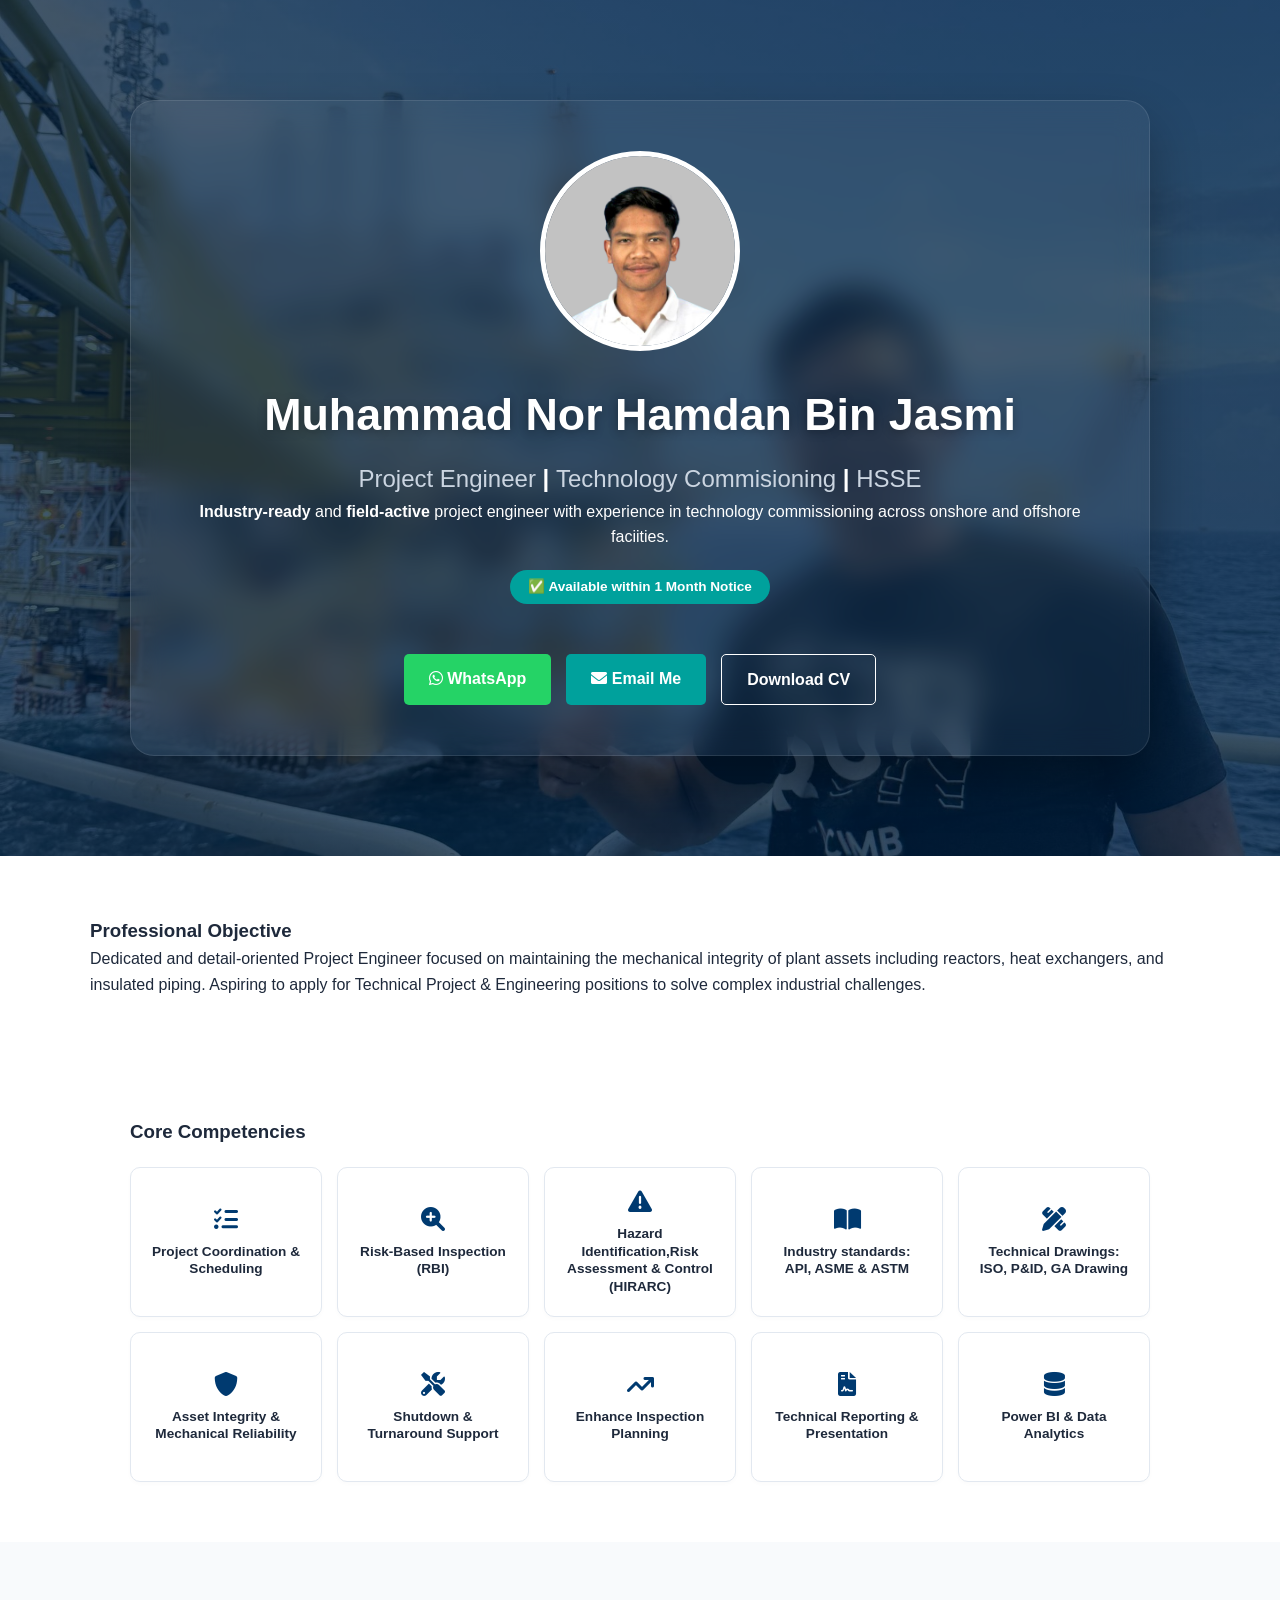
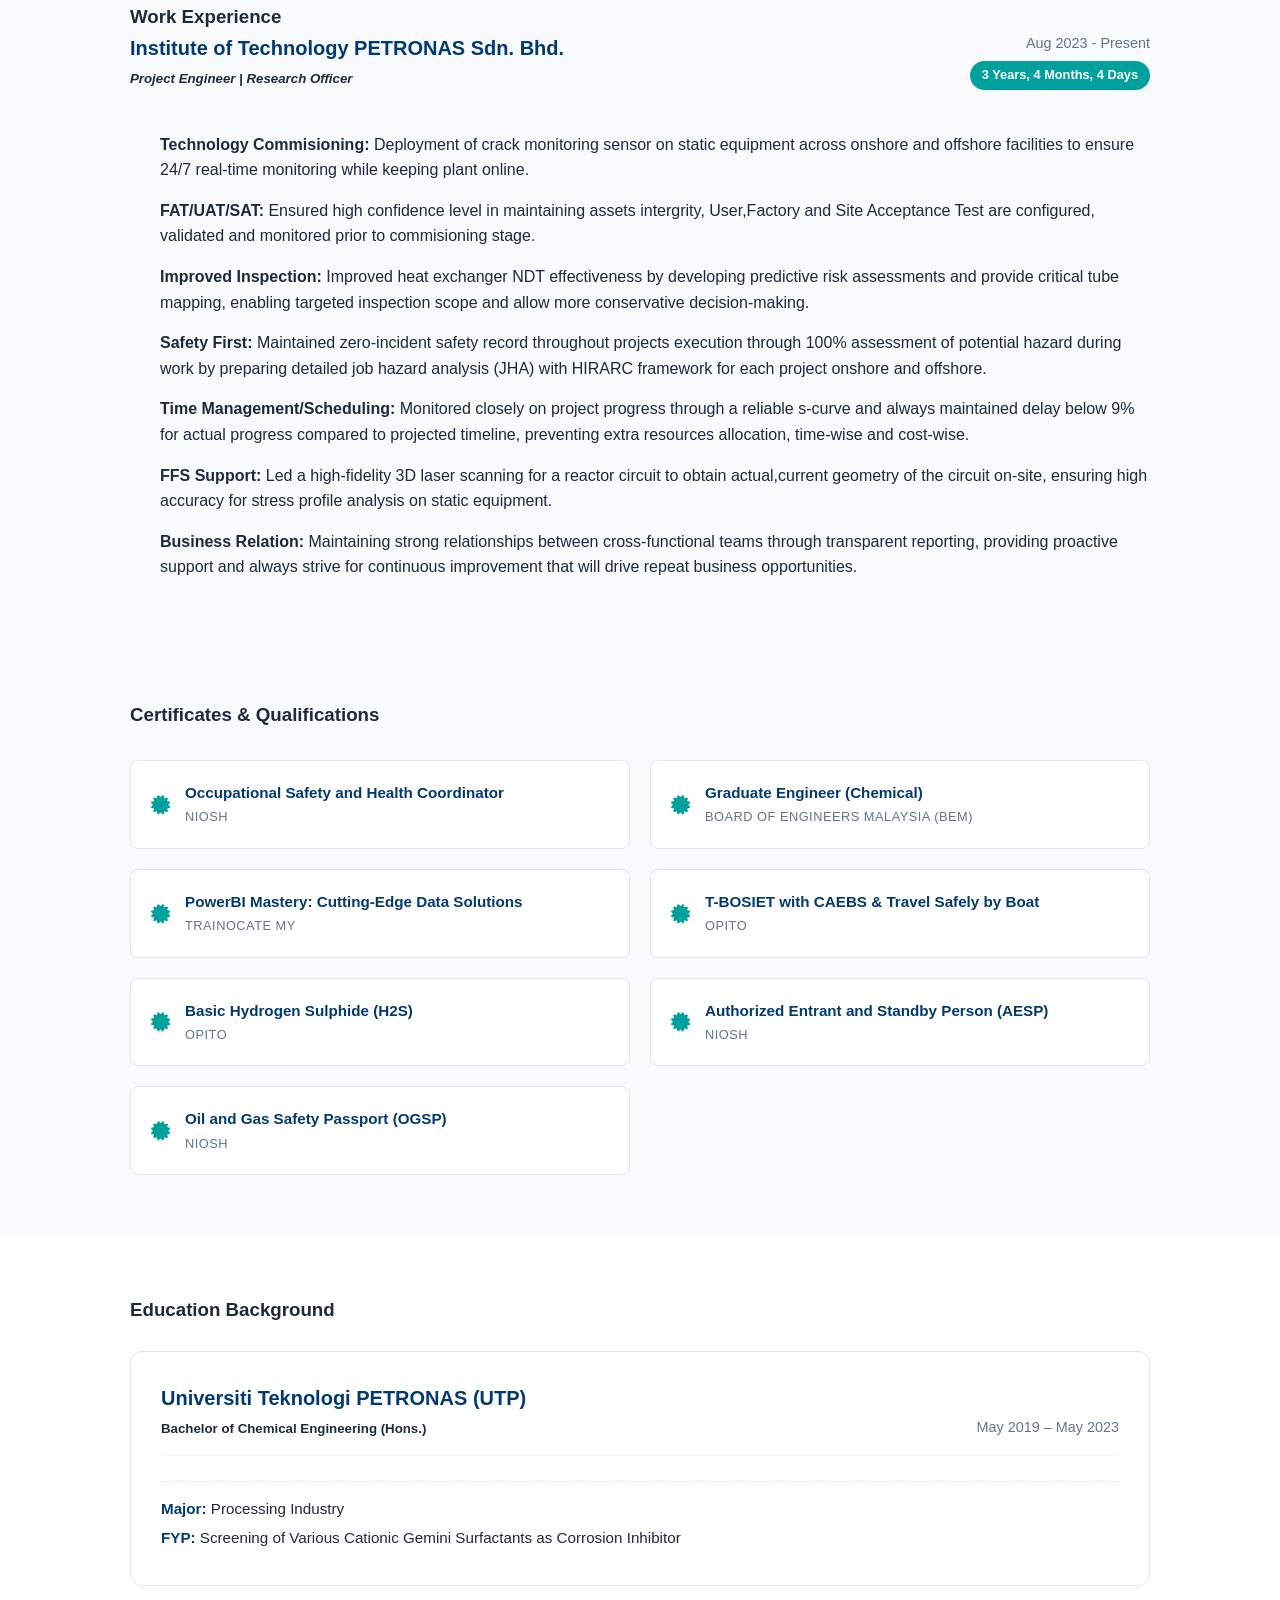
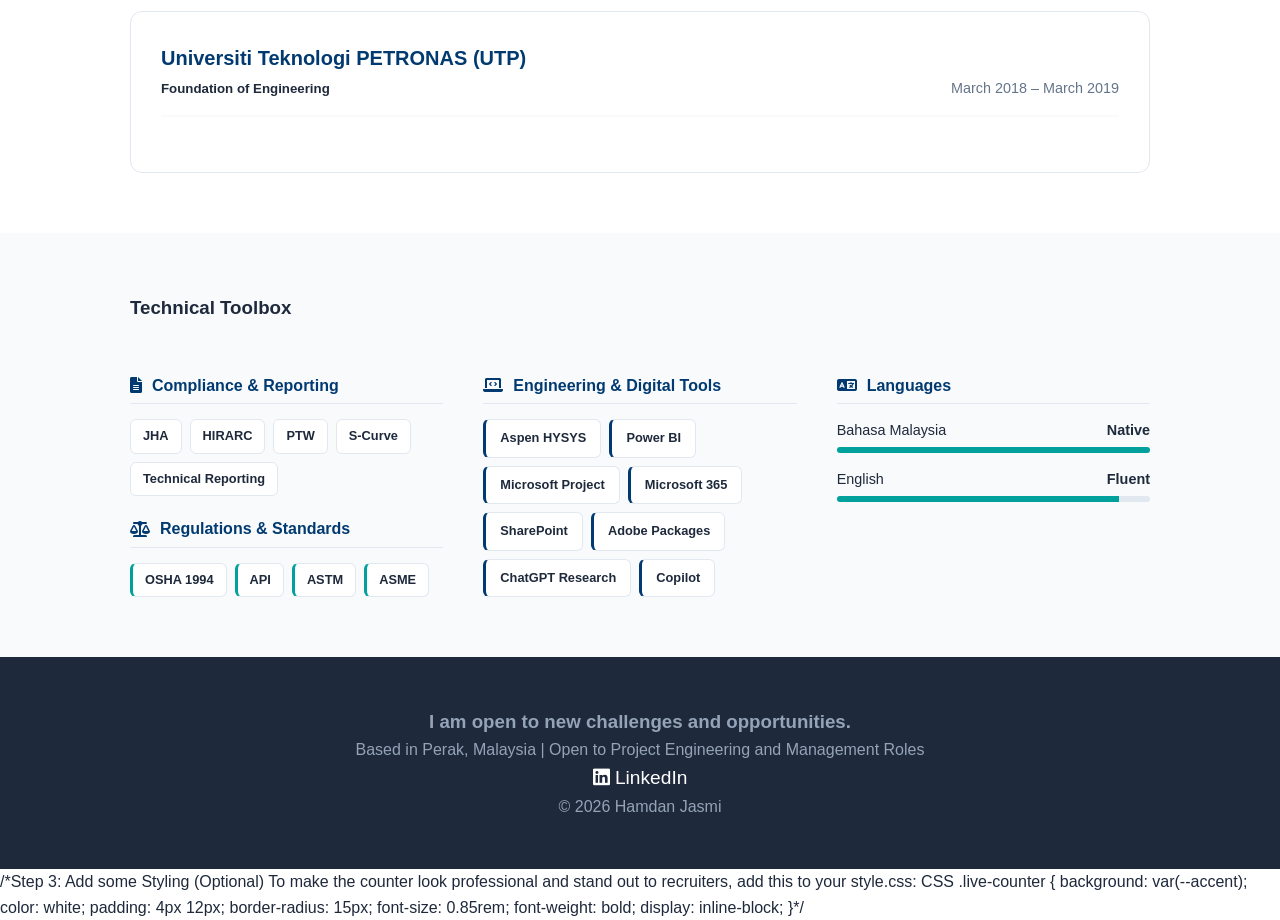
==== commit 5ce090c2: "Update index.html" ====
--- a/index.html
+++ b/index.html
@@ -353,7 +353,7 @@
 
 
 </script>
-Step 3: Add some Styling (Optional)
+/*Step 3: Add some Styling (Optional)
 To make the counter look professional and stand out to recruiters, add this to your style.css:
 
 CSS
@@ -365,6 +365,6 @@
     font-size: 0.85rem;
     font-weight: bold;
     display: inline-block;
-}
+}*/
 </body>
-</html>+</html>
--- a/style.css
+++ b/style.css
@@ -138,16 +138,16 @@
     line-height: 1.3;
 }
 
-/* Mobile Adjustment */
+/* Mobile Adjustment
 @media (max-width: 480px) {
     .competencies-grid {
         display:grid;
         gap:20px;
         padding:20px 0;
         justify-content:center;
-        grid-template-columns: repeat(2, 1fr); /* 2 columns on small phones */
+        grid-template-columns: repeat(2, 1fr); 2 columns on small phones */
     }
-}
+}*/
 
 /* --- WORK EXPERIENCE --- */
 .experience-card {
@@ -264,12 +264,12 @@
     letter-spacing: 0.5px;
 }
 
-/* Mobile Responsive adjustment */
+/* Mobile Responsive adjustment 
 @media (max-width: 600px) {
     .cert-grid {
         grid-template-columns: 1fr;
     }
-}
+}*/
 
 /* Education Section Styling */
 .education-container {
@@ -705,4 +705,4 @@
     padding: 50px 0;
 }
 
-.linkedin a { color: var(--white); text-decoration: none; font-size: 1.2rem; }*/+.linkedin a { color: var(--white); text-decoration: none; font-size: 1.2rem; }*/
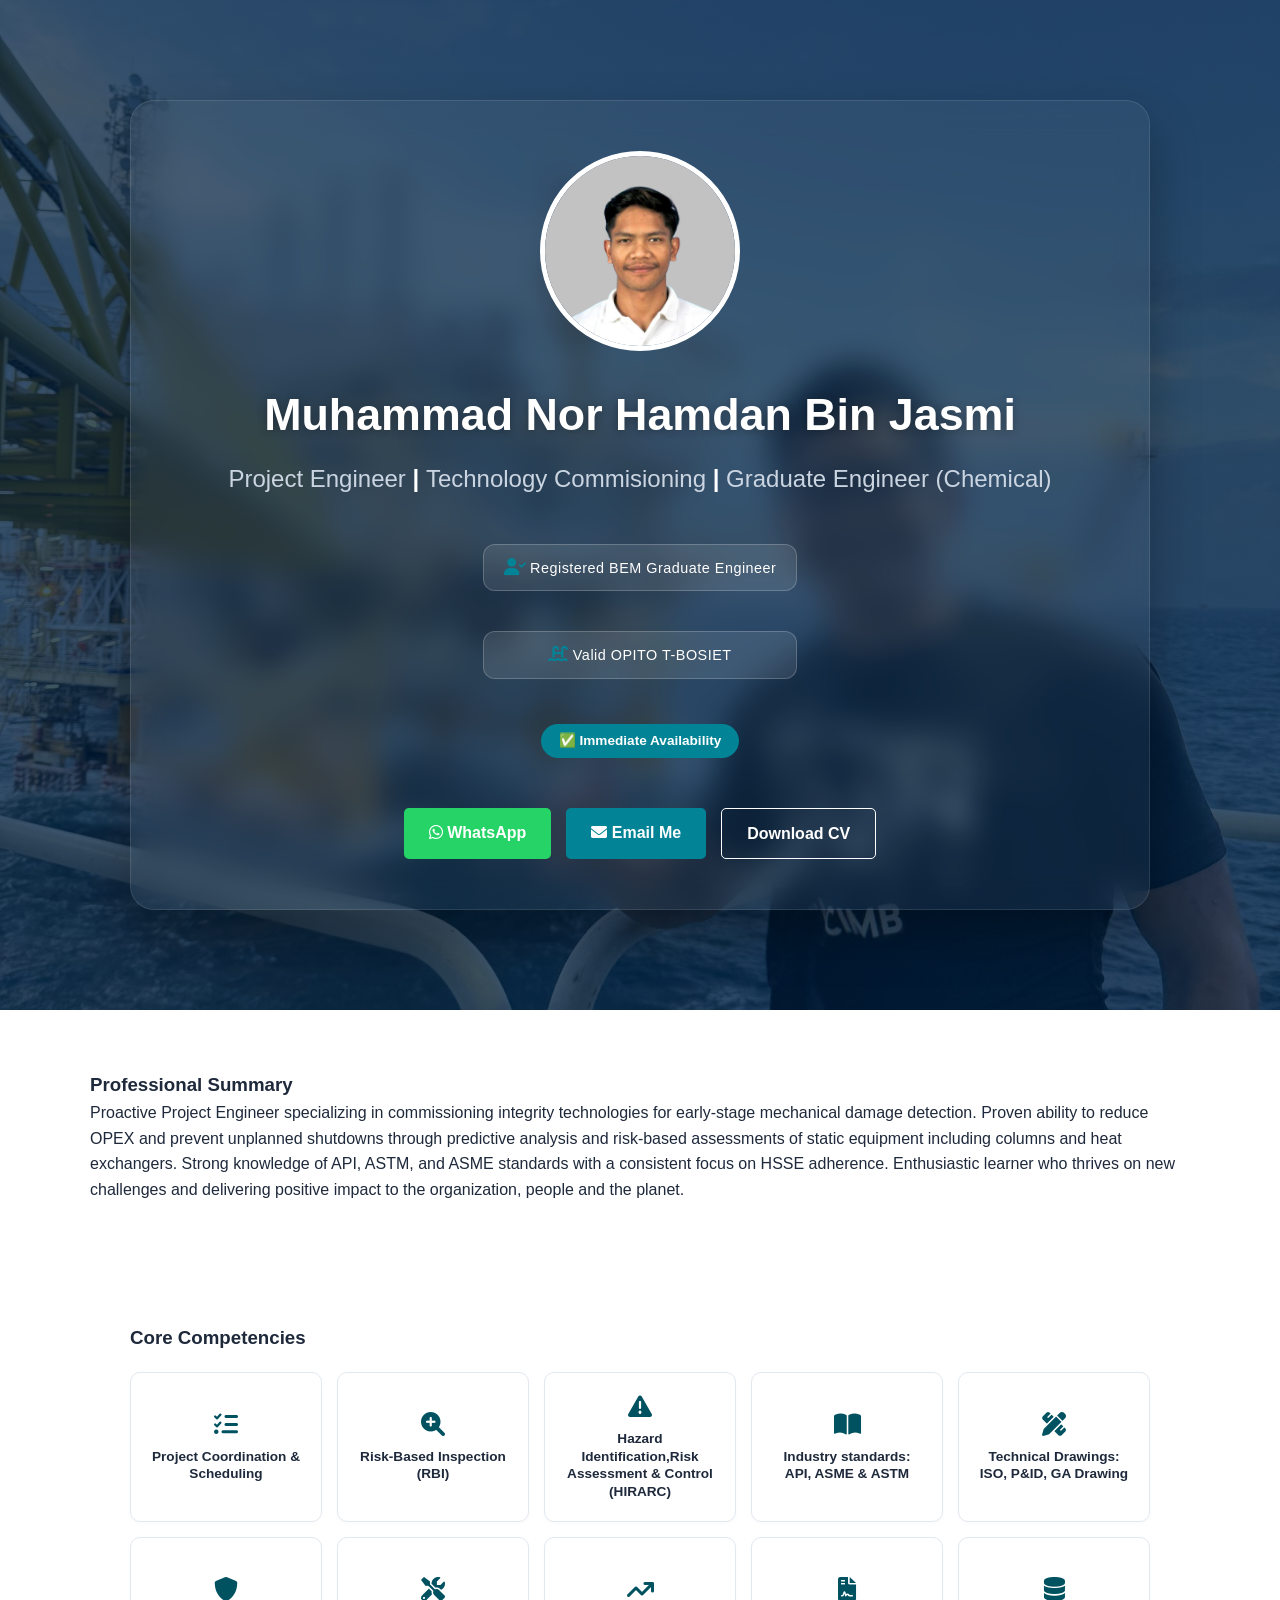
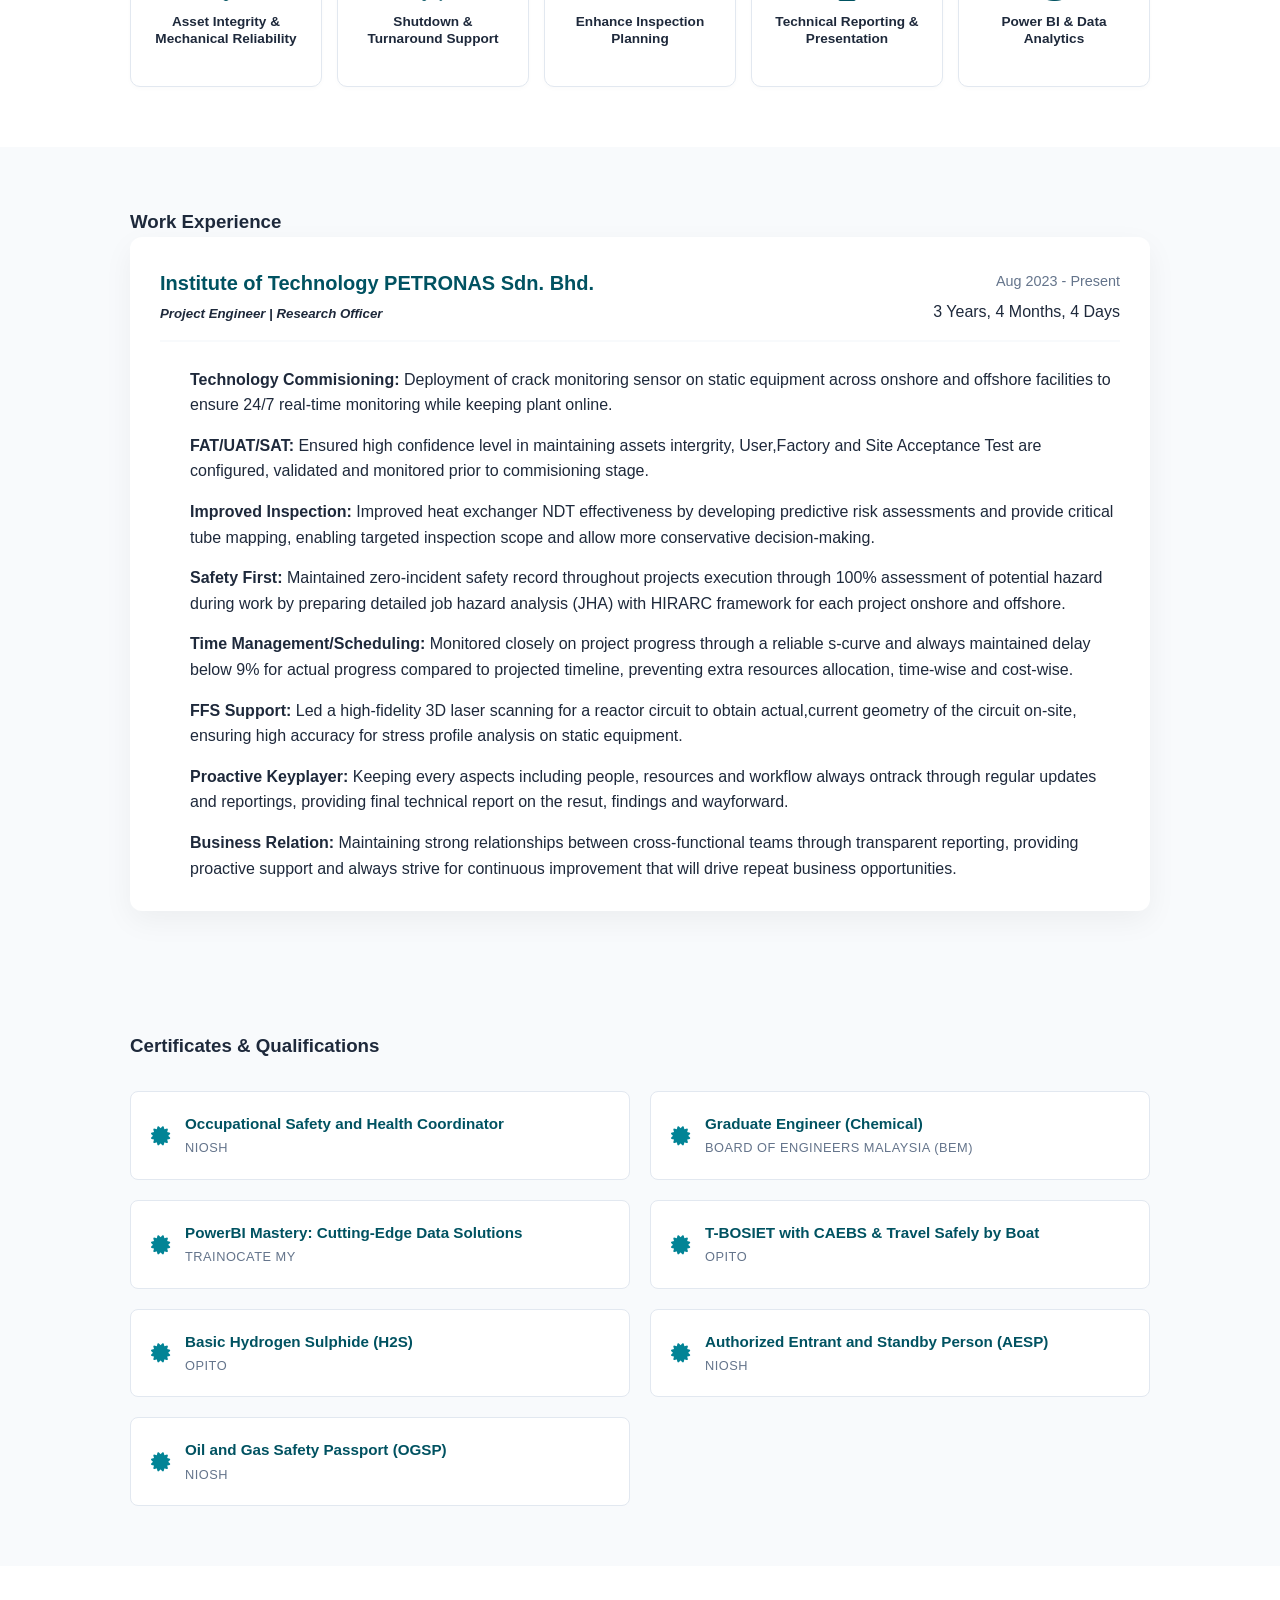
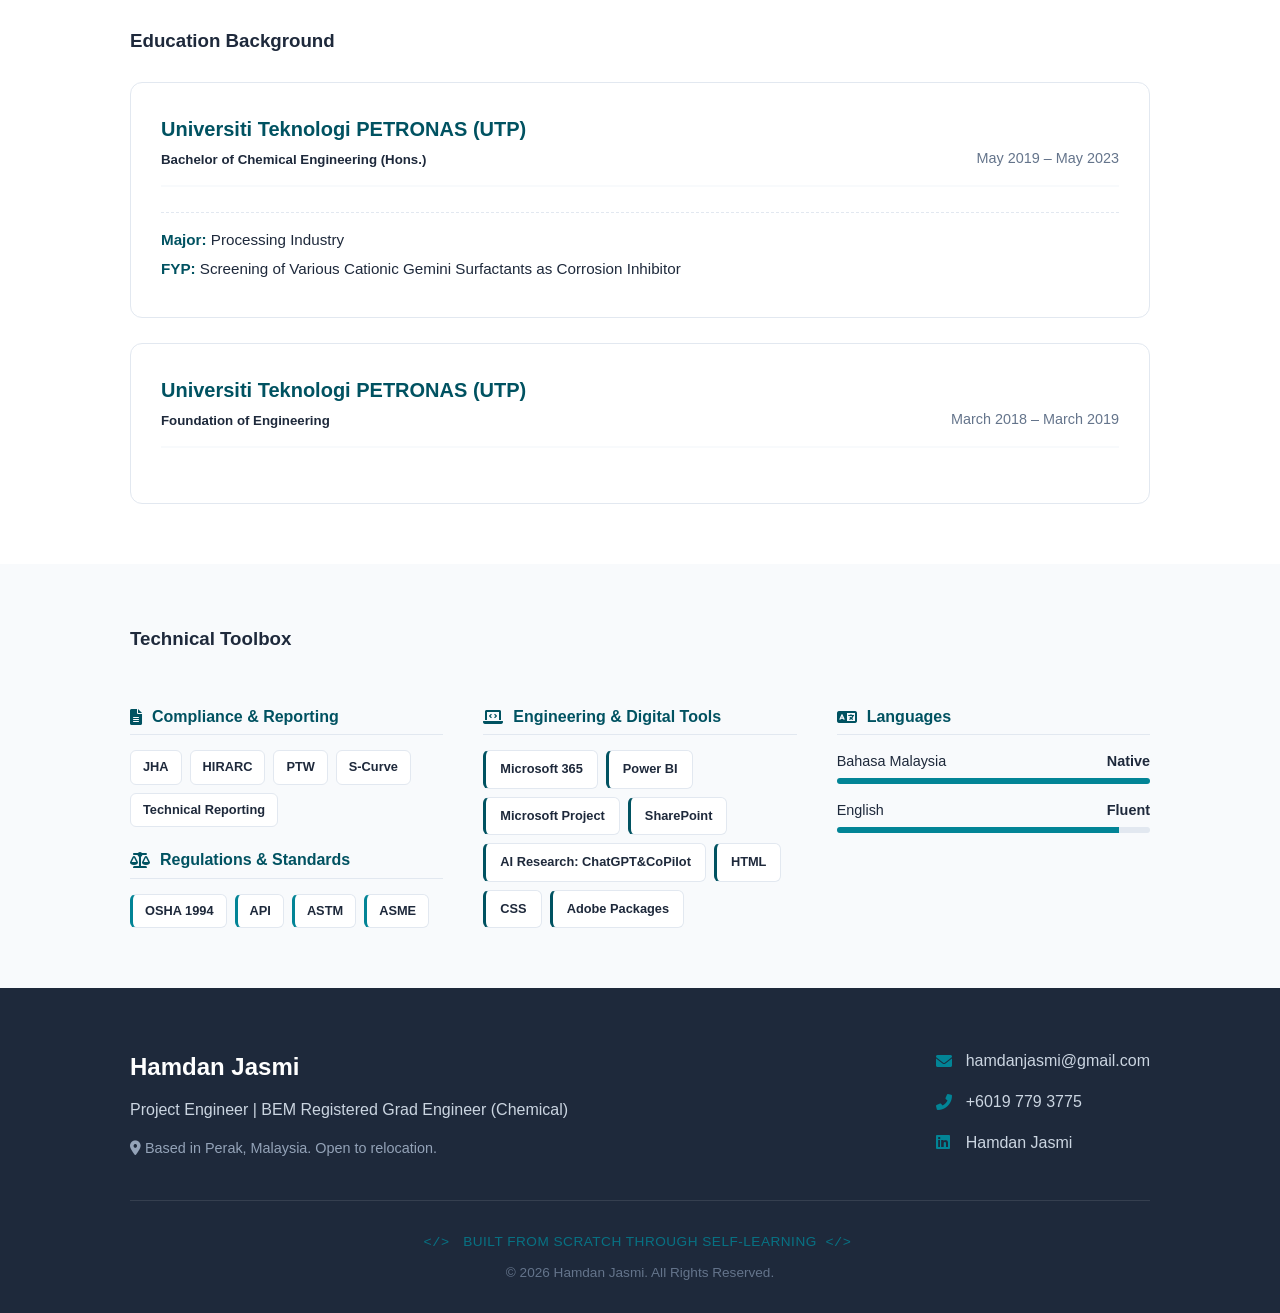
==== commit 7b213ac0: "Add files via upload" ====
--- a/index.html
+++ b/index.html
@@ -21,17 +21,29 @@
             <h2>
                 <span class="job-title">Project Engineer</span> | 
                 <span class="job-title">Technology Commisioning</span> | 
-                <span class="job-title">HSSE</span>
-            </h2>
-            <p><b>Industry-ready</b> and <b>field-active</b> project engineer with experience in technology commissioning across onshore and offshore faciities.</p>
-            <div class="availability-badge">✅ Available within 1 Month Notice
-                <span id="hover-date" class="tooltip-text"></span>
+                <span class="job-title">Graduate Engineer (Chemical)</span></h2>
+                <div class="hero-badges">
+
+                    <a href="https://engineer.org.my/public/Engineers/Index/256873" target="_blank" class="cert-link">
+                    <div class="hero-badge-item">
+                    <i class="fas fa-user-check"></i>
+                    <span>Registered BEM Graduate Engineer</span></a>
+                    </div>
+                    
+                    <a href="https://www.thehubopito.com/public/validate?Surname=BIN%20JASMI&CertificationDate=2024-10-11&Ref=OPITOTaEezdfhEW" target="_blank" class="cert-link">
+                    <div class="hero-badge-item">
+                    <i class="fa-solid fa-water-ladder"></i>
+                    <span>Valid OPITO T-BOSIET</span></a>
+                    </div>
+                </div>
+            <div class="availability-badge">✅ Immediate Availability
+                <span id="hover-date" class="tooltip-text">Available at earliest convenient date.</span>
             </div>
             <div style="height: 30px;"></div>
             <div class="cta-buttons">
                 <a href="https://wa.me/60197793775" target="_blank" class="btn btn-whatsapp"><i class="fab fa-whatsapp"></i> WhatsApp</a>
                 <a href="mailto:hamdanjasmi@gmail.com" class="btn btn-primary"><i class="fas fa-envelope"></i> Email Me</a>
-                <a href="Resume_Hamdan_Jasmi.pdf" download class="btn btn-secondary">Download CV</a>
+                <a href="Hamdan-Jasmi-Resume-2026.pdf" download class="btn btn-secondary">Download CV</a>
             </div>
             </div>
         </div>
@@ -39,8 +51,8 @@
 
     <section class="container section-padding">
         <div class="objective-box">
-            <h3>Professional Objective</h3>
-            <p>Dedicated and detail-oriented Project Engineer focused on maintaining the mechanical integrity of plant assets including reactors, heat exchangers, and insulated piping. Aspiring to apply for Technical Project & Engineering positions to solve complex industrial challenges.</p>
+            <h3>Professional Summary</h3>
+            <p>Proactive Project Engineer specializing in commissioning integrity technologies for early-stage mechanical damage detection. Proven ability to reduce OPEX and prevent unplanned shutdowns through predictive analysis and risk-based assessments of static equipment including columns and heat exchangers. Strong knowledge of API, ASTM, and ASME standards with a consistent focus on HSSE adherence. Enthusiastic learner who thrives on new challenges and delivering positive impact to the organization, people and the planet.</p>
         </div>
     </section>
 <section class="section-padding">
@@ -143,6 +155,11 @@
 
                     <div class="impact-item">
                         <i class="fas fa-circle-small"></i>
+                        <p><strong>Proactive Keyplayer:</strong> Keeping every aspects including people, resources and workflow always ontrack through regular updates and reportings, providing final technical report on the resut, findings and wayforward.</p>
+                    </div>
+
+                    <div class="impact-item">
+                        <i class="fas fa-circle-small"></i>
                         <p><strong>Business Relation:</strong> Maintaining strong relationships between cross-functional teams through transparent reporting, providing proactive support and always strive for continuous improvement that will drive repeat business opportunities.</p>
                     </div>
                 </div>
@@ -154,34 +171,55 @@
     <div class="container">
         <h3 class="section-title">Certificates & Qualifications</h3>
         <div class="cert-grid">
+
+            <a href="https://ecert.niosh.net.my/Login/semakan?id=SzU5OTkzNC0yNg==" target="_blank" class="cert-link">
             <div class="cert-item">
                 <i class="fas fa-certificate"></i>
                 <div class="cert-info">
                     <p class="cert-name">Occupational Safety and Health Coordinator</p>
                     <p class="cert-issuer">NIOSH</p>
                 </div>
-            </div>
+                <div class="cert-preview">
+                <img src="certificates/NIOSH-OSHC-cert-Hamdan.webp" alt="Cert Preview">
+                </div>
+            </div></a>
+
+            <a href="https://engineer.org.my/public/Engineers/Index/256873" target="_blank" class="cert-link">
             <div class="cert-item">
                 <i class="fas fa-certificate"></i>
                 <div class="cert-info">
                     <p class="cert-name">Graduate Engineer (Chemical)</p>
                     <p class="cert-issuer">Board of Engineers Malaysia (BEM)</p>
                 </div>
-            </div>
+                <div class="cert-preview">
+                <img src="certificates/BEM-Grad-Engineer-Hamdan.webp" alt="Cert Preview">
+                </div>
+            </div></a>
+
+            <a href="https://trainocate.com/validate-cert/9ebce7c2-c282-40eb-93de-71f627282b9e/NDE2Njcy" target="_blank" class="cert-link">
             <div class="cert-item">
                 <i class="fas fa-certificate"></i>
                 <div class="cert-info">
                     <p class="cert-name">PowerBI Mastery: Cutting-Edge Data Solutions</p>
                     <p class="cert-issuer">Trainocate MY</p>
                 </div>
-            </div>
+                <div class="cert-preview">
+                <img src="certificates/Trainocate-Power BI-Hamdan.webp" alt="Cert Preview">
+                </div>
+            </div></a>
+
+            <a href="https://www.thehubopito.com/public/validate?Surname=BIN%20JASMI&CertificationDate=2024-10-11&Ref=OPITOTaEezdfhEW" target="_blank" class="cert-link">
             <div class="cert-item">
                 <i class="fas fa-certificate"></i>
                 <div class="cert-info">
                     <p class="cert-name">T-BOSIET with CAEBS & Travel Safely by Boat</p>
                     <p class="cert-issuer">OPITO</p>
                 </div>
-            </div>
+                <div class="cert-preview">
+                <img src="certificates/OPITO-T-BOSIET-CA-EBS-TSbB-Hamdan.webp" alt="Cert Preview">
+                </div>
+            </div></a>
+
             <div class="cert-item">
                 <i class="fas fa-certificate"></i>
                 <div class="cert-info">
@@ -189,13 +227,20 @@
                     <p class="cert-issuer">OPITO</p>
                 </div>
             </div>
+
+            <a href="https://ecert.niosh.net.my/Login/semakan?id=SzM5NDM5MS0yNA==" target="_blank" class="cert-link">
             <div class="cert-item">
                 <i class="fas fa-certificate"></i>
                 <div class="cert-info">
                     <p class="cert-name">Authorized Entrant and Standby Person (AESP)</p>
                     <p class="cert-issuer">NIOSH</p>
                 </div>
-            </div>
+                <div class="cert-preview">
+                <img src="certificates/NIOSH-AESP-cert-Hamdan.webp" alt="Cert Preview">
+                </div>
+            </div></a>
+
+            
             <div class="cert-item">
                 <i class="fas fa-certificate"></i>
                 <div class="cert-info">
@@ -268,14 +313,14 @@
             <div class="toolbox-column">
                 <h4 class="toolbox-sub-title"><i class="fas fa-laptop-code"></i> Engineering & Digital Tools</h4>
                 <div class="skill-tags">
-                    <span class="software-tag">Aspen HYSYS</span>
+                    <span class="software-tag">Microsoft 365</span>
                     <span class="software-tag">Power BI</span>
                     <span class="software-tag">Microsoft Project</span>
-                    <span class="software-tag">Microsoft 365</span>
                     <span class="software-tag">SharePoint</span>
+                    <span class="software-tag">AI Research: ChatGPT&CoPilot</span>
+                    <span class="software-tag">HTML</span>
+                    <span class="software-tag">CSS</span>
                     <span class="software-tag">Adobe Packages</span>
-                    <span class="software-tag">ChatGPT Research</span>
-                    <span class="software-tag">Copilot</span>
                 </div>
             </div>
 
@@ -296,16 +341,34 @@
         </div>
     </div>
 </section>
-    <footer id="contact">
-        <div class="container center-text">
-            <h3>I am open to new challenges and opportunities.</h3>
-            <p>Based in Perak, Malaysia | Open to Project Engineering and Management Roles</p>
-            <div class="linkedin">
-                <a href="https://www.linkedin.com/in/hamdanjasmi/" target="_blank"><i class="fab fa-linkedin"></i> LinkedIn</a>
-            </div>
-            <p class="copyright">&copy; 2026 Hamdan Jasmi</p>
-        </div>
-    </footer>
+
+<footer>
+    <div class="container">
+        <div class="footer-content">
+            <div class="footer-brand">
+                <h4>Hamdan Jasmi</h4>
+                <p>Project Engineer | BEM Registered Grad Engineer (Chemical)</p>
+                <p class="location-text"><i class="fas fa-map-marker-alt"></i> Based in Perak, Malaysia. Open to relocation.</p>
+            </div>
+
+            <div class="footer-contact">
+                <a href="mailto:hamdanjasmi@gmail.com" class="footer-link">
+                    <i class="fas fa-envelope"></i> hamdanjasmi@gmail.com
+                <a href="tel:+60197793775" class="footer-link">
+                    <i class="fas fa-phone-alt"></i> +6019 779 3775
+                </a>
+                <a href="https://www.linkedin.com/in/hamdanjasmi/" target="_blank" class="footer-link">
+                    <i class="fab fa-linkedin"></i> Hamdan Jasmi
+                </a>
+            </div>
+        </div>
+
+        <div class="footer-bottom">
+            <p class="self-taught-tag">Built from scratch through self-learning</p>
+            <p>&copy; 2026 Hamdan Jasmi. All Rights Reserved.</p>
+        </div>
+    </div>
+</footer>
 
 
 
@@ -340,7 +403,7 @@
     updateExperience();
 
 // Calculate date 1 month from now
-const today = new Date();
+/*const today = new Date();
 const availabilityDate = new Date();
 availabilityDate.setMonth(today.getMonth() + 1);
 
@@ -349,22 +412,10 @@
 const formattedDate = availabilityDate.toLocaleDateString(undefined, options);
 
 // Inject into the HTML
-document.getElementById('hover-date').innerText = `Earliest start: ${formattedDate}`;
+document.getElementById('hover-date').innerText = `Earliest start: ${formattedDate}`;*/
 
 
 </script>
-/*Step 3: Add some Styling (Optional)
-To make the counter look professional and stand out to recruiters, add this to your style.css:
-
-CSS
-.live-counter {
-    background: var(--accent);
-    color: white;
-    padding: 4px 12px;
-    border-radius: 15px;
-    font-size: 0.85rem;
-    font-weight: bold;
-    display: inline-block;
-}*/
+
 </body>
-</html>
+</html>
--- a/style.css
+++ b/style.css
@@ -1,6 +1,6 @@
 :root {
-    --primary: #003a70; /* Deep Engineering Blue */
-    --accent: #00a19c;  /* PETRONAS-style Teal */
+    --primary: #005261; /* Deep Engineering Blue */
+    --accent: #028496;  /* PETRONAS-style Teal */
     --light: #f8fafc;
     --dark: #1e293b;
     --white: #ffffff;
@@ -85,6 +85,66 @@
     text-shadow: 0 0 15px rgba(0, 161, 156, 0.6);
 }
 
+.hero-badges {
+    display: grid;
+    grid-template-columns:repeat;
+    justify-content: center;
+    gap: 20px;
+    margin: 25px 0;
+    flex-wrap: wrap;
+}
+
+.hero-badge-item {
+    background: rgba(255, 255, 255, 0.1);
+    padding: 10px 20px;
+    border-radius: 12px;
+    border: 1px solid rgba(255, 255, 255, 0.2);
+    display: flex;
+    align-items: center;
+    gap: 12px;
+    transition: all 0.3s ease;
+    cursor:default;
+}
+
+.hero-badge-item i {
+    color: var(--accent);
+    font-size: 1.1rem;
+}
+
+.hero-badge-item span {
+    font-size: 0.9rem;
+    font-weight: 500;
+    letter-spacing: 0.5px;
+    color: var(--white);
+}
+
+.hero-badge-item:hover {
+    background: rgba(2, 132, 150, 0.2);
+    border-color: var(--accent);
+    transform: translateY(-3px);
+}
+
+.hero-subtext {
+    font-size: 1rem;
+    max-width: 700px;
+    margin: 0 auto;
+    color: #cbd5e1;
+    line-height: 1.5;
+}
+
+/* Mobile Fix */
+@media (max-width: 600px) {
+    .hero-badges {
+        flex-direction: column;
+        align-items: center;
+        gap: 10px;
+    }
+    .hero-badge-item {
+        width: 100%;
+        max-width: 300px;
+    }
+}
+
 /* Competencies Grid Layout */
 .competencies-grid {
     display: grid;
@@ -138,16 +198,16 @@
     line-height: 1.3;
 }
 
-/* Mobile Adjustment
+/* Mobile Adjustment */
 @media (max-width: 480px) {
     .competencies-grid {
         display:grid;
         gap:20px;
         padding:20px 0;
         justify-content:center;
-        grid-template-columns: repeat(2, 1fr); 2 columns on small phones */
+        grid-template-columns: repeat(2, 1fr); /* 2 columns on small phones */
     }
-}*/
+}
 
 /* --- WORK EXPERIENCE --- */
 .experience-card {
@@ -192,14 +252,6 @@
     color: #64748b;
 }
 
-.live-counter {
-    background: var(--accent);
-    color: white;
-    padding: 4px 12px;
-    border-radius: 15px;
-    font-size: 0.8rem;
-    font-weight: bold;
-}
 
 /* Compact Bullet Points */
 .impact-grid {
@@ -227,9 +279,11 @@
     grid-template-columns: repeat(auto-fit, minmax(400px, 1fr));
     gap: 20px;
     margin-top: 30px;
+    width: 100%;
 }
 
 .cert-item {
+    position: relative;
     background: var(--white);
     padding: 20px;
     border-radius: 8px;
@@ -237,7 +291,8 @@
     align-items: center;
     gap: 15px;
     border: 1px solid #e2e8f0;
-    transition: transform 0.2s ease, border-color 0.2s ease;
+    transition: all 0.3s ease; /* Adjusted timing to match other sections */
+    height: 100%; /* Ensures all boxes in a row are same height */
 }
 
 .cert-item:hover {
@@ -264,12 +319,57 @@
     letter-spacing: 0.5px;
 }
 
-/* Mobile Responsive adjustment 
+/* Container for the link to remove default blue styling */
+.cert-link {
+    text-decoration: none;
+    color: inherit;
+    display: block;
+    width:100%;
+}
+
+
+/* The Preview Box Settings */
+.cert-preview {
+    position: absolute;
+    bottom: 110%; /* Sits above the card */
+    left: 50%;
+    transform: translateX(-50%) scale(0.8);
+    width: 200px; /* Adjust size as needed */
+    background: white;
+    padding: 5px;
+    border-radius: 8px;
+    box-shadow: 0 15px 30px rgba(0,0,0,0.2);
+    opacity: 0;
+    visibility: hidden;
+    transition: all 0.3s cubic-bezier(0.175, 0.885, 0.32, 1.275);
+    z-index: 100;
+    pointer-events: none; /* Prevents the preview from interfering with clicks */
+}
+
+.cert-preview img {
+    width: 100%;
+    border-radius: 5px;
+    display: block;
+}
+
+/* Show Preview on Hover */
+.cert-item:hover .cert-preview {
+    opacity: 1;
+    visibility: visible;
+    transform: translateX(-50%) scale(1);
+}
+
+.cert-item:hover {
+    border-color: var(--accent);
+    background: var(--light);
+}
+
+/* Mobile Responsive adjustment */
 @media (max-width: 600px) {
     .cert-grid {
         grid-template-columns: 1fr;
     }
-}*/
+}
 
 /* Education Section Styling */
 .education-container {
@@ -417,6 +517,327 @@
 }
 
 /* --- BUTTONS & BADGES --- */
+.availability-badge {
+    position: relative;
+    display: inline-block;
+    background: var(--accent);
+    padding: 6px 18px;
+    border-radius: 20px;
+    font-size: 0.85rem;
+    font-weight: bold;
+    margin: 20px 0;
+    cursor:default;
+}
+
+.tooltip-text {
+    visibility: hidden;
+    width: 260px;
+    background-color: var(--dark);
+    color: #fff;
+    text-align: center;
+    border-radius: 6px;
+    padding: 8px;
+    position: absolute;
+    z-index: 1;
+    bottom: 0%;
+    left: 145%;
+    margin-left: -90px;
+    opacity: 0;
+    transition: opacity 0.3s;
+}
+
+.availability-badge:hover .tooltip-text {
+    visibility: visible;
+    opacity: 0.8;
+}
+
+.cta-buttons { display: flex; justify-content: center; gap: 15px; flex-wrap: wrap; }
+.btn {
+    padding: 12px 25px;
+    border-radius: 5px;
+    text-decoration: none;
+    font-weight: 600;
+    transition: 0.3s;
+}
+.btn-primary { background: var(--accent); color: white; }
+.btn-secondary { border: 1px solid white; color: white; }
+.btn-whatsapp { background: #25d366; color: white; }
+.btn:hover { opacity: 0.8; transform: translateY(-2px); }
+
+/* --- FOOTER --- */
+footer {
+    background: var(--dark);
+    color: #cbd5e1;
+    padding: 60px 0 30px;
+}
+
+.footer-content {
+    display: flex;
+    justify-content: space-between;
+    align-items: flex-start;
+    flex-wrap: wrap;
+    gap: 40px;
+    border-bottom: 1px solid rgba(255, 255, 255, 0.1);
+    padding-bottom: 40px;
+}
+
+.footer-brand h4 {
+    color: var(--white);
+    font-size: 1.5rem;
+    margin-bottom: 10px;
+}
+
+.location-text {
+    margin-top: 15px;
+    font-size: 0.9rem;
+    color: #94a3b8;
+}
+
+.footer-contact {
+    display: flex;
+    flex-direction: column;
+    gap: 15px;
+}
+
+.footer-link {
+    color: #cbd5e1;
+    text-decoration: none;
+    font-size: 1rem;
+    transition: all 0.3s ease;
+    display: flex;
+    align-items: center;
+    gap: 10px;
+}
+
+.footer-link:hover {
+    color: var(--accent);
+    transform: translateX(5px);
+}
+
+.footer-link i {
+    width: 20px;
+    color: var(--accent);
+}
+
+.footer-bottom {
+    text-align: center;
+    margin-top: 30px;
+    font-size: 0.85rem;
+    color: #64748b;
+}
+
+/* Responsive Fix for Mobile */
+@media (max-width: 768px) {
+    .footer-content {
+        flex-direction: column;
+        text-align: center;
+    }
+    .footer-contact {
+        align-items: center;
+    }
+}
+
+.self-taught-tag {
+    font-size: 0.85rem;
+    color: var(--accent); /* Uses your PETRONAS Teal */
+    font-weight: 500;
+    margin-bottom: 8px;
+    letter-spacing: 0.5px;
+    text-transform: uppercase;
+    opacity: 0.8;
+}
+
+/* Optional: add a tiny separator icon if you like */
+.self-taught-tag::before {
+    content: '</> ';
+    font-family: monospace;
+    margin-right: 5px;
+}
+
+.self-taught-tag::after {
+    content: ' </>';
+    font-family: monospace;
+    margin-right: 5px;
+}
+
+/*OLD CSS
+
+:root {
+    --primary: #003a70; /* Deep Engineering Blue 
+    --accent: #00a19c;  /* PETRONAS-style Teal 
+    --light: #f8fafc;
+    --dark: #1e293b;
+    --white: #ffffff;
+}
+
+* {
+    margin: 0;
+    padding: 0;
+    box-sizing: border-box;
+    font-family: 'Inter', -apple-system, sans-serif;
+}
+
+body {
+    background-color: var(--white);
+    color: var(--dark);
+    line-height: 1.6;
+}
+
+.container {
+    max-width: 1000px;
+    margin: 0 auto;
+    padding: 0 20px;
+}
+
+.section-padding { padding: 60px 0; }
+.bg-light { background-color: var(--light); }
+.center-text { text-align: center; }
+
+/* --- HERO SECTION --- 
+.hero {
+    /* Replace 'hero-bg.jpg' with your high-res image path 
+    background: linear-gradient(rgba(0, 30, 60, 0.75), rgba(0, 30, 60, 0.75)), 
+                url('hero-bg.jpg');
+    background-size: cover;
+    background-position: center;
+    background-repeat: no-repeat;
+    color: var(--white);
+    padding: 100px 0;
+    min-height: 80vh;
+    display: flex;
+    align-items: center;
+    text-align: center;
+}
+
+/* Glassmorphism Effect 
+.hero-content-box {
+    background: rgba(255, 255, 255, 0.05);
+    backdrop-filter: blur(15px);
+    -webkit-backdrop-filter: blur(15px);
+    padding: 50px;
+    border-radius: 24px;
+    border: 1px solid rgba(255, 255, 255, 0.1);
+    box-shadow: 0 25px 50px rgba(0, 0, 0, 0.3);
+}
+
+.hero-image img {
+    width: 200px;
+    height: 200px;
+    border-radius: 50%;
+    object-fit: cover;
+    border: 5px solid #ffffff;
+    margin-bottom: 20px;
+    transition: transform 0.5s ease;
+}
+
+.hero-image img:hover { transform: scale(1.05); }
+
+.hero h1 { 
+    font-size: 2.8rem; 
+    margin-bottom: 10px;
+    text-shadow: 0 2px 10px rgba(0,0,0,0.3);
+}
+
+.job-title { 
+    color: #cbd5e1; 
+    font-weight: 400; 
+    transition: all 0.4s ease; 
+}
+
+.job-title:hover {
+    color: var(--white);
+    text-shadow: 0 0 15px rgba(0, 161, 156, 0.6);
+}
+
+/* --- WORK EXPERIENCE --- 
+.experience-card {
+    background: var(--white);
+    padding: 30px;
+    border-radius: 12px;
+    box-shadow: 0 10px 30px rgba(0,0,0,0.05);
+}
+
+.card-header {
+    display: flex;
+    justify-content: space-between;
+    align-items: flex-end; /* Aligns date/duration to the bottom of the title row 
+    border-bottom: 2px solid var(--light);
+    padding-bottom: 15px;
+    margin-bottom: 25px;
+}
+
+.header-titles {
+    display: flex;
+    flex-direction: column;
+    gap: 4px;
+}
+
+.company-name {
+    font-size: 1.25rem;
+    color: var(--primary);
+    font-weight: 700;
+}
+
+.header-meta {
+    display: flex;
+    flex-direction: column;
+    align-items: flex-end; /* Right-aligns date and badge 
+    gap: 6px;
+    text-align: right;
+}
+
+.date {
+    font-size: 0.9rem;
+    color: #64748b;
+}
+
+.live-counter {
+    background: var(--accent);
+    color: white;
+    padding: 4px 12px;
+    border-radius: 15px;
+    font-size: 0.8rem;
+    font-weight: bold;
+}
+
+/* Compact Bullet Points 
+.impact-grid {
+    display: flex;
+    flex-direction: column;
+    gap: 15px;
+}
+
+.impact-item {
+    display: flex;
+    align-items: flex-start;
+    gap: 15px;
+}
+
+.impact-item i {
+    color: var(--accent);
+    font-size: 0.6rem;
+    margin-top: 8px;
+    min-width: 15px;
+}
+
+/* --- TOOLBOX --- 
+.skills-grid {
+    display: grid;
+    grid-template-columns: repeat(auto-fit, minmax(280px, 1fr));
+    gap: 30px;
+}
+
+.skill-category {
+    background: var(--light);
+    padding: 25px;
+    border-radius: 10px;
+    border-left: 5px solid var(--primary);
+    transition: transform 0.3s ease;
+}
+
+.skill-category:hover { transform: scale(1.03); }
+
+/* --- BUTTONS & BADGES --- 
 .availability-badge {
     position: relative;
     display: inline-block;
@@ -463,241 +884,6 @@
 .btn-whatsapp { background: #25d366; color: white; }
 .btn:hover { opacity: 0.8; transform: translateY(-2px); }
 
-/* --- FOOTER --- */
-footer {
-    background: var(--dark);
-    color: #94a3b8;
-    padding: 50px 0;
-}
-
-.linkedin a { color: var(--white); text-decoration: none; font-size: 1.2rem; }
-
-
-
-/*OLD CSS
-
-:root {
-    --primary: #003a70; /* Deep Engineering Blue 
-    --accent: #00a19c;  /* PETRONAS-style Teal 
-    --light: #f8fafc;
-    --dark: #1e293b;
-    --white: #ffffff;
-}
-
-* {
-    margin: 0;
-    padding: 0;
-    box-sizing: border-box;
-    font-family: 'Inter', -apple-system, sans-serif;
-}
-
-body {
-    background-color: var(--white);
-    color: var(--dark);
-    line-height: 1.6;
-}
-
-.container {
-    max-width: 1000px;
-    margin: 0 auto;
-    padding: 0 20px;
-}
-
-.section-padding { padding: 60px 0; }
-.bg-light { background-color: var(--light); }
-.center-text { text-align: center; }
-
-/* --- HERO SECTION --- 
-.hero {
-    /* Replace 'hero-bg.jpg' with your high-res image path 
-    background: linear-gradient(rgba(0, 30, 60, 0.75), rgba(0, 30, 60, 0.75)), 
-                url('hero-bg.jpg');
-    background-size: cover;
-    background-position: center;
-    background-repeat: no-repeat;
-    color: var(--white);
-    padding: 100px 0;
-    min-height: 80vh;
-    display: flex;
-    align-items: center;
-    text-align: center;
-}
-
-/* Glassmorphism Effect 
-.hero-content-box {
-    background: rgba(255, 255, 255, 0.05);
-    backdrop-filter: blur(15px);
-    -webkit-backdrop-filter: blur(15px);
-    padding: 50px;
-    border-radius: 24px;
-    border: 1px solid rgba(255, 255, 255, 0.1);
-    box-shadow: 0 25px 50px rgba(0, 0, 0, 0.3);
-}
-
-.hero-image img {
-    width: 200px;
-    height: 200px;
-    border-radius: 50%;
-    object-fit: cover;
-    border: 5px solid #ffffff;
-    margin-bottom: 20px;
-    transition: transform 0.5s ease;
-}
-
-.hero-image img:hover { transform: scale(1.05); }
-
-.hero h1 { 
-    font-size: 2.8rem; 
-    margin-bottom: 10px;
-    text-shadow: 0 2px 10px rgba(0,0,0,0.3);
-}
-
-.job-title { 
-    color: #cbd5e1; 
-    font-weight: 400; 
-    transition: all 0.4s ease; 
-}
-
-.job-title:hover {
-    color: var(--white);
-    text-shadow: 0 0 15px rgba(0, 161, 156, 0.6);
-}
-
-/* --- WORK EXPERIENCE --- 
-.experience-card {
-    background: var(--white);
-    padding: 30px;
-    border-radius: 12px;
-    box-shadow: 0 10px 30px rgba(0,0,0,0.05);
-}
-
-.card-header {
-    display: flex;
-    justify-content: space-between;
-    align-items: flex-end; /* Aligns date/duration to the bottom of the title row 
-    border-bottom: 2px solid var(--light);
-    padding-bottom: 15px;
-    margin-bottom: 25px;
-}
-
-.header-titles {
-    display: flex;
-    flex-direction: column;
-    gap: 4px;
-}
-
-.company-name {
-    font-size: 1.25rem;
-    color: var(--primary);
-    font-weight: 700;
-}
-
-.header-meta {
-    display: flex;
-    flex-direction: column;
-    align-items: flex-end; /* Right-aligns date and badge 
-    gap: 6px;
-    text-align: right;
-}
-
-.date {
-    font-size: 0.9rem;
-    color: #64748b;
-}
-
-.live-counter {
-    background: var(--accent);
-    color: white;
-    padding: 4px 12px;
-    border-radius: 15px;
-    font-size: 0.8rem;
-    font-weight: bold;
-}
-
-/* Compact Bullet Points 
-.impact-grid {
-    display: flex;
-    flex-direction: column;
-    gap: 15px;
-}
-
-.impact-item {
-    display: flex;
-    align-items: flex-start;
-    gap: 15px;
-}
-
-.impact-item i {
-    color: var(--accent);
-    font-size: 0.6rem;
-    margin-top: 8px;
-    min-width: 15px;
-}
-
-/* --- TOOLBOX --- 
-.skills-grid {
-    display: grid;
-    grid-template-columns: repeat(auto-fit, minmax(280px, 1fr));
-    gap: 30px;
-}
-
-.skill-category {
-    background: var(--light);
-    padding: 25px;
-    border-radius: 10px;
-    border-left: 5px solid var(--primary);
-    transition: transform 0.3s ease;
-}
-
-.skill-category:hover { transform: scale(1.03); }
-
-/* --- BUTTONS & BADGES --- 
-.availability-badge {
-    position: relative;
-    display: inline-block;
-    background: var(--accent);
-    padding: 6px 18px;
-    border-radius: 20px;
-    font-size: 0.85rem;
-    font-weight: bold;
-    margin: 20px 0;
-}
-
-.tooltip-text {
-    visibility: hidden;
-    width: 180px;
-    background-color: var(--dark);
-    color: #fff;
-    text-align: center;
-    border-radius: 6px;
-    padding: 8px;
-    position: absolute;
-    z-index: 1;
-    bottom: 125%;
-    left: 50%;
-    margin-left: -90px;
-    opacity: 0;
-    transition: opacity 0.3s;
-}
-
-.availability-badge:hover .tooltip-text {
-    visibility: visible;
-    opacity: 1;
-}
-
-.cta-buttons { display: flex; justify-content: center; gap: 15px; flex-wrap: wrap; }
-.btn {
-    padding: 12px 25px;
-    border-radius: 5px;
-    text-decoration: none;
-    font-weight: 600;
-    transition: 0.3s;
-}
-.btn-primary { background: var(--accent); color: white; }
-.btn-secondary { border: 1px solid white; color: white; }
-.btn-whatsapp { background: #25d366; color: white; }
-.btn:hover { opacity: 0.8; transform: translateY(-2px); }
-
 /* --- FOOTER --- 
 footer {
     background: var(--dark);
@@ -705,4 +891,4 @@
     padding: 50px 0;
 }
 
-.linkedin a { color: var(--white); text-decoration: none; font-size: 1.2rem; }*/
+.linkedin a { color: var(--white); text-decoration: none; font-size: 1.2rem; }*/
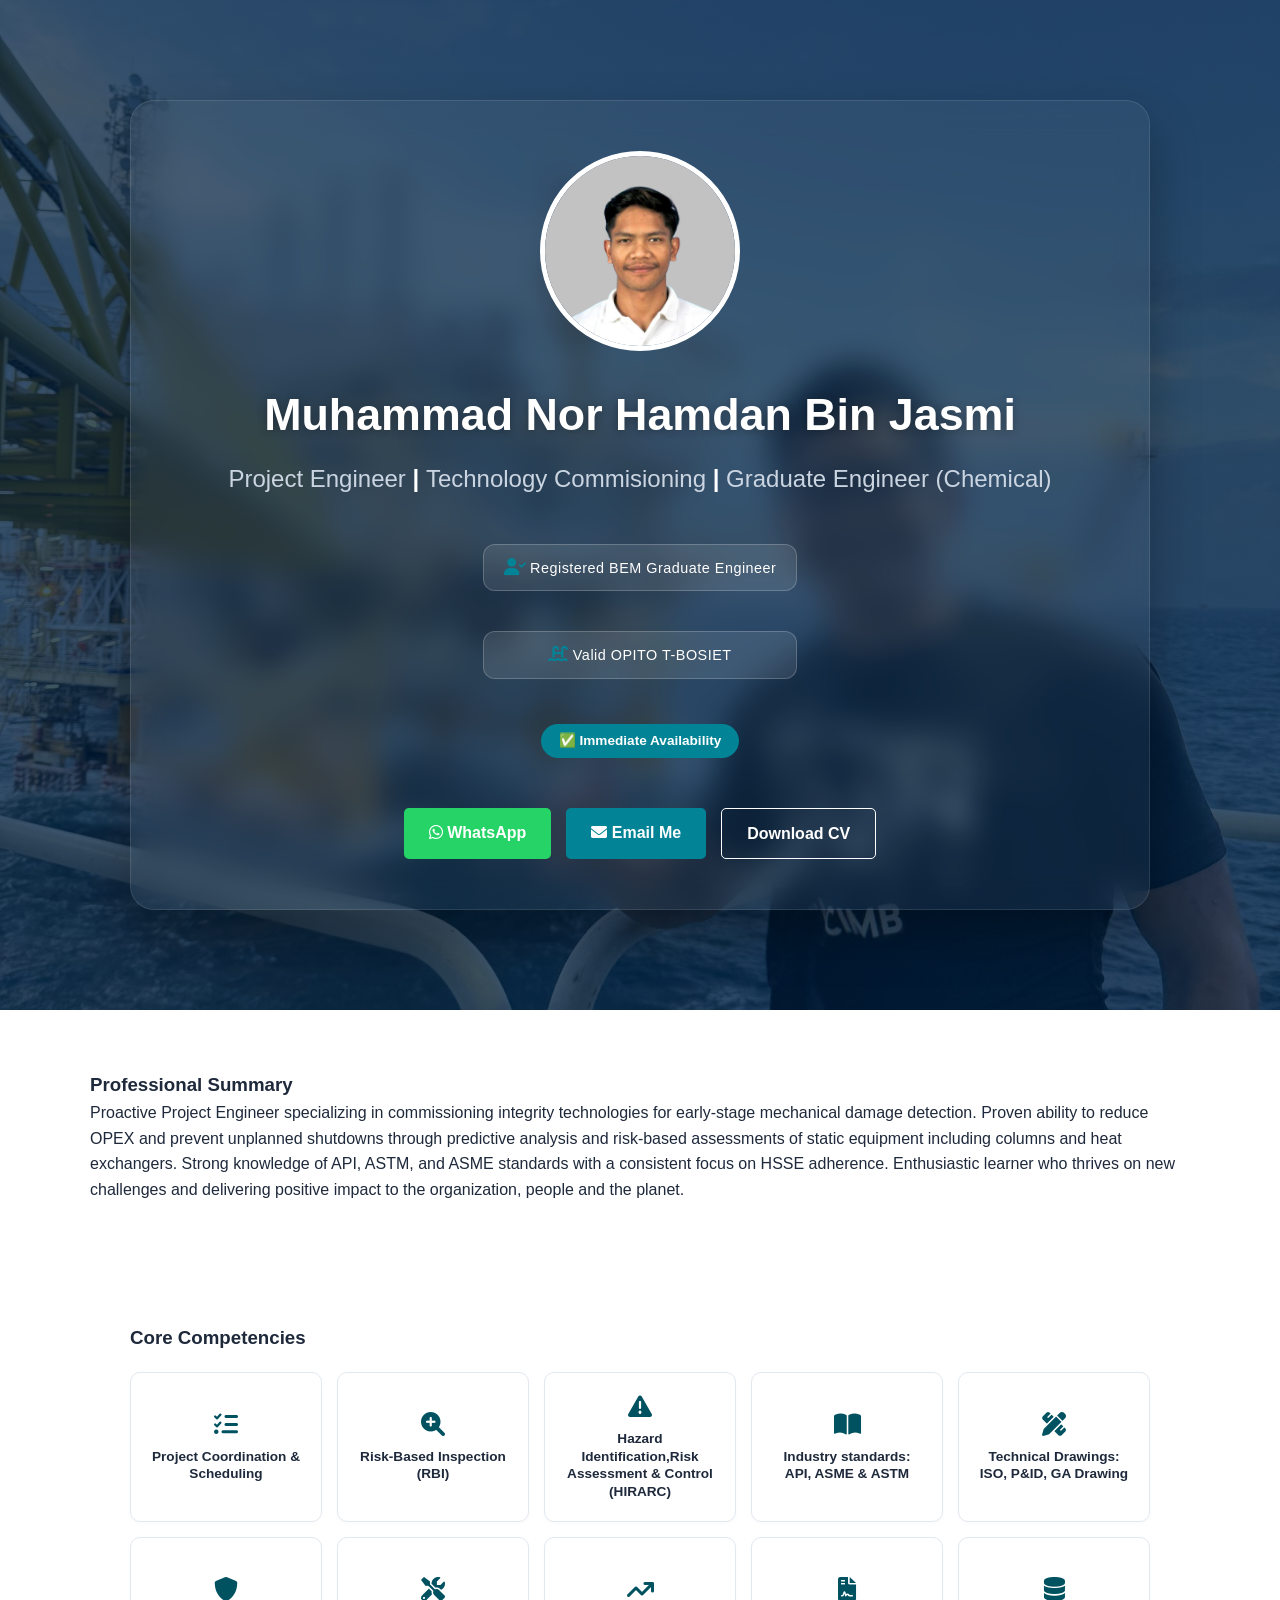
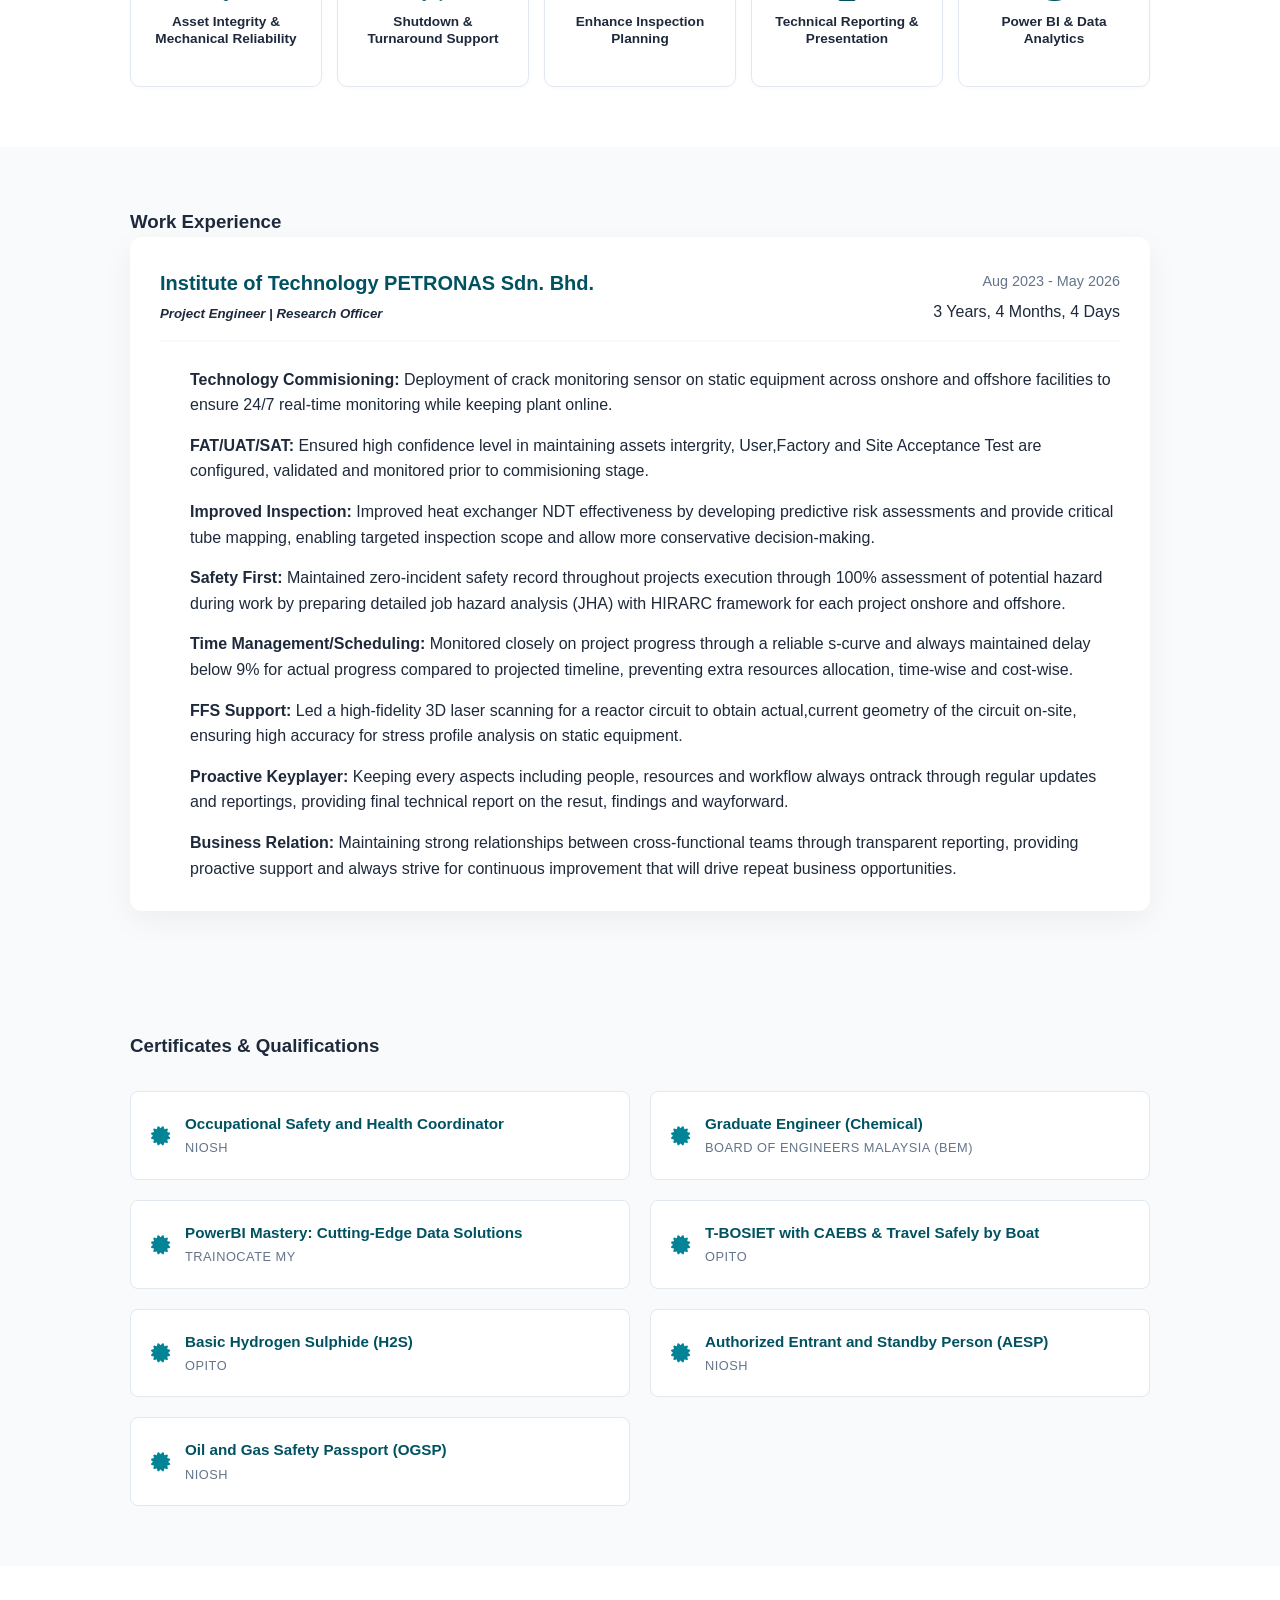
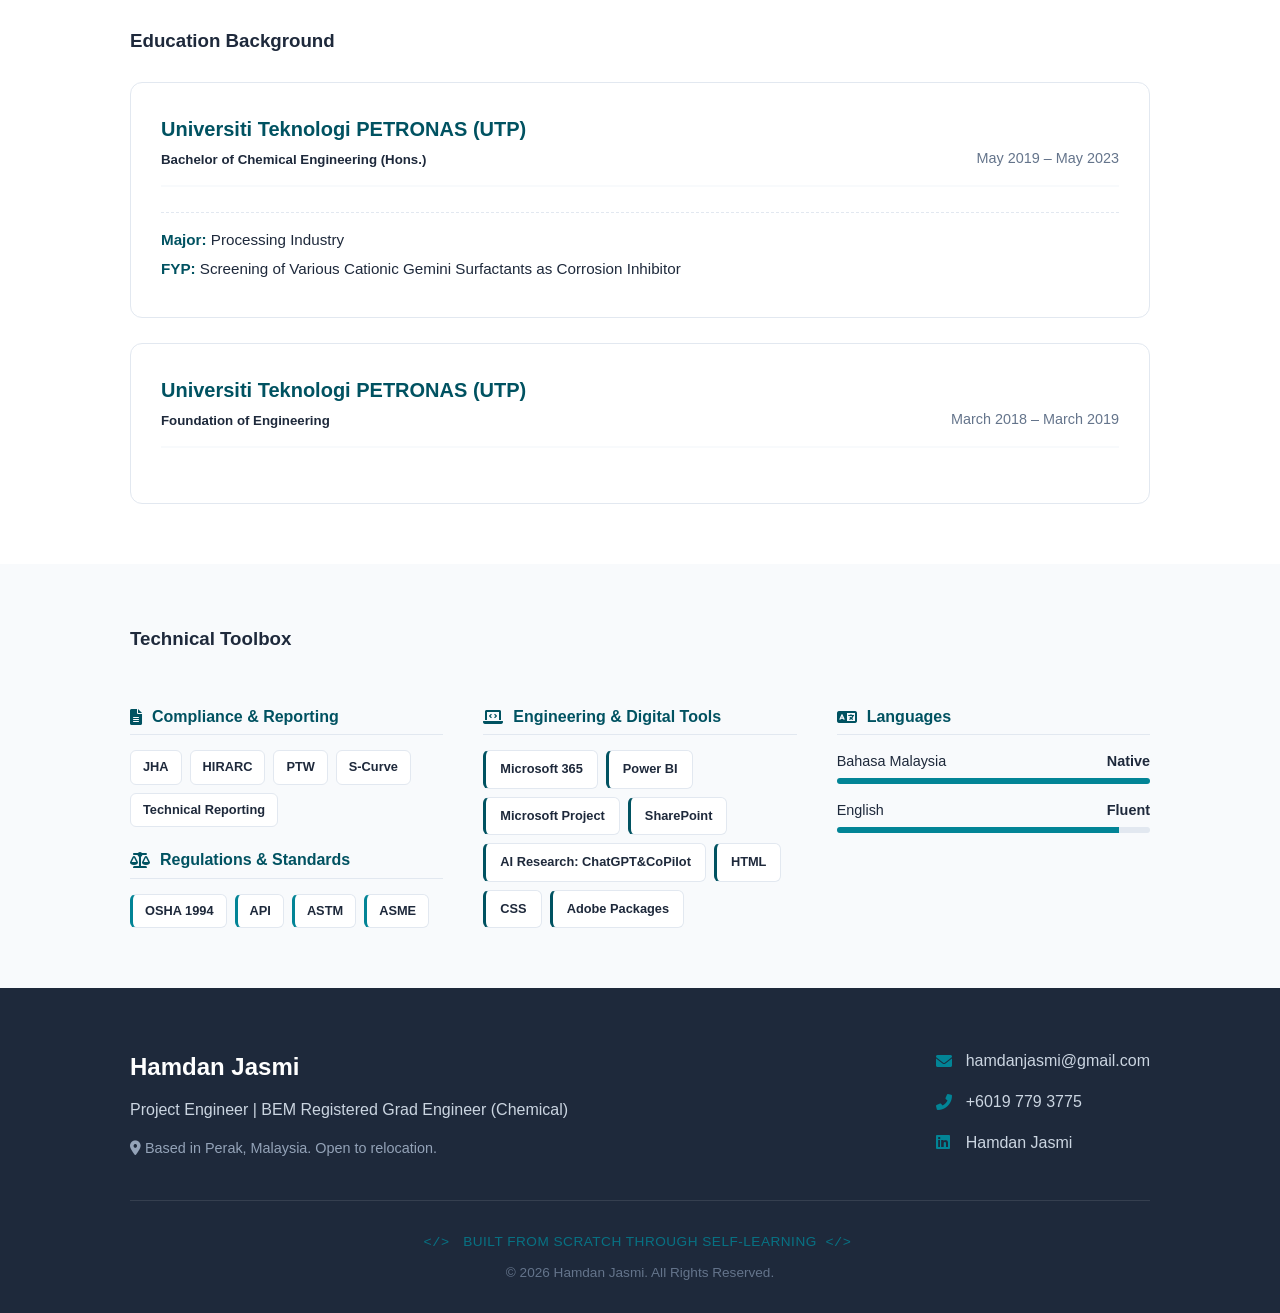
==== commit 5a25489d: "Update index.html" ====
--- a/index.html
+++ b/index.html
@@ -117,7 +117,7 @@
                     </div>
                     
                     <div class="header-meta">
-                        <span class="date">Aug 2023 - Present</span>
+                        <span class="date">Aug 2023 - May 2026</span>
                         <span id="experience-duration" class="live-counter">Calculating duration...</span>
                     </div>
                 </div>
@@ -418,4 +418,4 @@
 </script>
 
 </body>
-</html>+</html>
